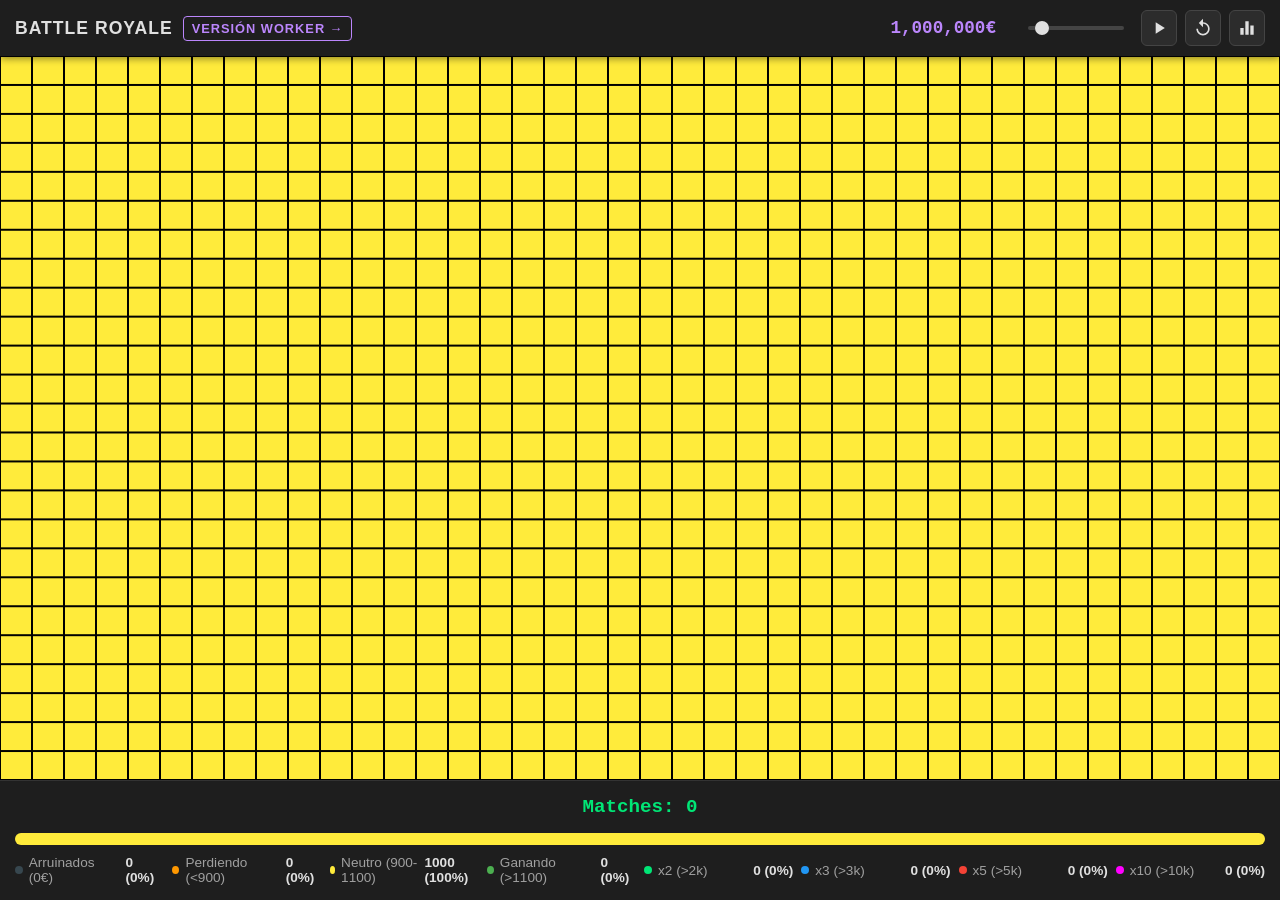
==== index.html @ 1861c560 "Merge branch 'main' into update-monoslocal-logic-visuals-8069115737057743885" ====
<!doctype html>
<html lang="es">
<head>
    <meta charset="UTF-8" />
    <meta name="viewport" content="width=device-width, initial-scale=1.0" />
    <title>Battle Royale: Cara o Cruz</title>
    <style>
        :root {
            --bg-color: #121212;
            --surface-color: #1e1e1e;
            --text-primary: #e0e0e0;
            --text-secondary: #a0a0a0;
            --accent-color: #bb86fc;
            --success-color: #00e676; /* Neon Green */
            --warning-color: #ffea00;
            --danger-color: #ff1744;
            --ruined-color: #37474f; /* Dark Grey */
        }

        body {
            font-family: 'Segoe UI', Tahoma, Geneva, Verdana, sans-serif;
            margin: 0;
            padding: 0;
            background-color: var(--bg-color);
            color: var(--text-primary);
            display: flex;
            flex-direction: column;
            height: 100vh;
            overflow: hidden;
        }

        /* HEADER */
        header {
            background-color: var(--surface-color);
            padding: 10px 15px;
            display: flex;
            align-items: center;
            justify-content: space-between;
            box-shadow: 0 2px 8px rgba(0,0,0,0.5);
            z-index: 100;
            flex-shrink: 0;
        }

        h1 {
            font-size: 1.1rem;
            font-weight: 700;
            margin: 0;
            text-transform: uppercase;
            letter-spacing: 1px;
            display: flex;
            align-items: center;
            gap: 10px;
        }

        .worker-link {
            font-size: 0.8rem;
            text-decoration: none;
            color: var(--accent-color);
            border: 1px solid var(--accent-color);
            padding: 4px 8px;
            border-radius: 4px;
            transition: all 0.2s;
        }

        .worker-link:hover {
            background: var(--accent-color);
            color: #000;
        }

        .controls {
            display: flex;
            align-items: center;
            gap: 15px;
        }

        /* SLIDER */
        .slider-container {
            display: flex;
            align-items: center;
            width: 100px;
        }

        input[type=range] {
            -webkit-appearance: none;
            width: 100%;
            background: transparent;
        }

        input[type=range]::-webkit-slider-thumb {
            -webkit-appearance: none;
            height: 14px;
            width: 14px;
            border-radius: 50%;
            background: var(--text-primary);
            cursor: pointer;
            margin-top: -5px;
        }

        input[type=range]::-webkit-slider-runnable-track {
            width: 100%;
            height: 4px;
            cursor: pointer;
            background: #444;
            border-radius: 2px;
        }

        /* BUTTONS */
        .btn-group {
            display: flex;
            gap: 8px;
        }

        button {
            background: #2c2c2c;
            border: 1px solid #444;
            color: var(--text-primary);
            border-radius: 6px;
            padding: 6px;
            cursor: pointer;
            display: flex;
            align-items: center;
            justify-content: center;
            transition: all 0.2s;
            width: 36px;
            height: 36px;
        }

        button:hover {
            background: #3d3d3d;
            border-color: #666;
        }

        button:active {
            transform: scale(0.95);
        }

        button svg {
            width: 20px;
            height: 20px;
            fill: currentColor;
        }

        button.active {
             background: var(--accent-color);
             color: #000;
             border-color: var(--accent-color);
        }

        /* MAIN CONTENT */
        main {
            flex: 1;
            position: relative;
            overflow: hidden;
            display: flex;
            flex-direction: column;
        }

        #gameCanvas {
            flex: 1;
            width: 100%;
            display: block;
            background-color: #000;
        }

        /* STATS PANEL (Bottom) */
        #statsPanel {
            background-color: var(--surface-color);
            border-top: 1px solid #333;
            padding: 15px;
            display: flex;
            flex-direction: column;
            gap: 10px;
            /* Scrollable if content overflows on small screens */
            overflow-y: auto;
            max-height: 40vh;
            flex-shrink: 0;
        }

        .stats-header {
            display: flex;
            justify-content: center;
            margin-bottom: 5px;
        }

        .match-counter {
            font-size: 1.2rem;
            color: var(--success-color);
            font-family: 'Courier New', monospace;
            font-weight: bold;
        }

        .money-counter {
            font-size: 1.1rem;
            color: var(--accent-color);
            font-family: 'Courier New', monospace;
            font-weight: bold;
            margin-right: 15px;
        }

        /* PROGRESS BAR */
        .progress-container {
            width: 100%;
            height: 12px;
            background-color: #333;
            border-radius: 6px;
            overflow: hidden;
            display: flex;
        }

        .progress-bar {
            height: 100%;
            transition: width 0.3s ease;
        }

        .pb-ruined { background-color: #37474f; }
        .pb-losing { background-color: #ff9800; }
        .pb-neutral { background-color: #ffeb3b; }
        .pb-winning { background-color: #4caf50; }

        /* STATS GRID */
        .stats-grid {
            display: grid;
            grid-template-columns: repeat(auto-fit, minmax(140px, 1fr));
            gap: 8px;
            font-size: 0.85rem;
        }

        .stat-item {
            display: flex;
            align-items: center;
            gap: 6px;
            color: var(--text-secondary);
        }

        .stat-value {
            color: var(--text-primary);
            font-weight: bold;
            margin-left: auto;
        }

        .dot {
            width: 8px;
            height: 8px;
            border-radius: 50%;
        }

        /* TOOLTIP */
        #tooltip {
            position: absolute;
            background: rgba(0, 0, 0, 0.9);
            border: 1px solid #444;
            color: #fff;
            padding: 8px;
            border-radius: 4px;
            font-size: 0.8rem;
            pointer-events: none;
            display: none;
            z-index: 1000;
            box-shadow: 0 4px 6px rgba(0,0,0,0.3);
        }

        /* RESPONSIVE */
        @media (max-width: 600px) {
            h1 { font-size: 0.9rem; }
            .slider-container { width: 70px; }
            button { width: 32px; height: 32px; }
            #statsPanel { padding: 10px; }
            .stats-grid { grid-template-columns: 1fr 1fr; }
        }
    </style>
</head>
<body>

<header>
    <h1>
        BATTLE ROYALE
        <a href="webworker.html" class="worker-link" title="Versión con Web Worker para mejor rendimiento">Versión Worker →</a>
    </h1>
    <div class="controls">
        <span class="money-counter" id="totalMoney">0€</span>
        <div class="slider-container" title="Velocidad de Simulación">
            <input type="range" id="speedSlider" min="100" max="10000" step="100" value="1000">
        </div>
        <div class="btn-group">
            <button id="playPauseBtn" title="Iniciar/Pausar">
                <!-- Play Icon -->
                <svg id="icon-play" viewBox="0 0 24 24"><path d="M8 5v14l11-7z"/></svg>
                <!-- Pause Icon (hidden by default) -->
                <svg id="icon-pause" viewBox="0 0 24 24" style="display:none"><path d="M6 19h4V5H6v14zm8-14v14h4V5h-4z"/></svg>
            </button>
            <button id="resetBtn" title="Reiniciar">
                <!-- Reset Icon -->
                <svg viewBox="0 0 24 24"><path d="M12 5V1L7 6l5 5V7c3.31 0 6 2.69 6 6s-2.69 6-6 6-6-2.69-6-6H4c0 4.42 3.58 8 8 8s8-3.58 8-8-3.58-8-8-8z"/></svg>
            </button>
            <button id="statsBtn" title="Ver Estadísticas">
                <!-- Stats Icon -->
                <svg viewBox="0 0 24 24"><path d="M10 20h4V4h-4v16zm-6 0h4v-8H4v8zM16 9v11h4V9h-4z"/></svg>
            </button>
        </div>
    </div>
</header>

<main>
    <canvas id="gameCanvas"></canvas>
    <div id="tooltip"></div>
</main>

<div id="statsPanel">
    <div class="stats-header">
        <span class="match-counter">Matches: <span id="matchCount">0</span></span>
    </div>

    <div class="progress-container">
        <div id="pb-ruined" class="progress-bar pb-ruined" style="width: 0%"></div>
        <div id="pb-losing" class="progress-bar pb-losing" style="width: 0%"></div>
        <div id="pb-neutral" class="progress-bar pb-neutral" style="width: 100%"></div>
        <div id="pb-winning" class="progress-bar pb-winning" style="width: 0%"></div>
    </div>

    <div class="stats-grid">
        <div class="stat-item"><span class="dot" style="background:#37474f"></span>Arruinados (0€)<span class="stat-value" id="stat-ruined">0 (0%)</span></div>
        <div class="stat-item"><span class="dot" style="background:#ff9800"></span>Perdiendo (<900)<span class="stat-value" id="stat-losing">0 (0%)</span></div>
        <div class="stat-item"><span class="dot" style="background:#ffeb3b"></span>Neutro (900-1100)<span class="stat-value" id="stat-neutral">0 (0%)</span></div>
        <div class="stat-item"><span class="dot" style="background:#4caf50"></span>Ganando (>1100)<span class="stat-value" id="stat-winning">0 (0%)</span></div>
        <div class="stat-item"><span class="dot" style="background:#00e676"></span>x2 (>2k)<span class="stat-value" id="stat-x2">0 (0%)</span></div>
        <div class="stat-item"><span class="dot" style="background:#2196f3"></span>x3 (>3k)<span class="stat-value" id="stat-x3">0 (0%)</span></div>
        <div class="stat-item"><span class="dot" style="background:#f44336"></span>x5 (>5k)<span class="stat-value" id="stat-x5">0 (0%)</span></div>
        <div class="stat-item"><span class="dot" style="background:#ff00ff"></span>x10 (>10k)<span class="stat-value" id="stat-x10">0 (0%)</span></div>
    </div>
</div>

<script>
    // Constants
    const INITIAL_BANK = 1000;
    const BET_AMOUNT = 1;
    const PLAYER_COUNT = 1000;
    const TRACKED_PLAYER_IDS = [500, 334, 23, 765];
    const MAX_TRACKED_ROUNDS = 100000;

    // Configurable via slider
    let simulationSpeed = 1000;

    const BANK_COLORS = {
        BLACK: '#000000', // Ruined
        ORANGE: '#ff9800', // Losing (<900)
        YELLOW: '#ffeb3b', // Neutral (901-1099)
        GREEN_NORMAL: '#4caf50', // Winning (>1100)
        GREEN_HIGHLIGHT: '#00e676', // x2
        BLUE: '#2196f3', // x3
        RED: '#f44336', // x5
        FUCHSIA: '#ff00ff' // x10
    };

    // State
    let players = [];
    let matchCount = 0;
    let isPlaying = false;
    let animationId;
    let lastUITime = 0;
    let trackedHistory = {};

    // DOM Elements
    const canvas = document.getElementById('gameCanvas');
    const ctx = canvas.getContext('2d');
    const playPauseBtn = document.getElementById('playPauseBtn');
    const resetBtn = document.getElementById('resetBtn');
    const statsBtn = document.getElementById('statsBtn');
    const speedSlider = document.getElementById('speedSlider');
    const matchCountEl = document.getElementById('matchCount');
    const totalMoneyEl = document.getElementById('totalMoney');
    const tooltip = document.getElementById('tooltip');

    // Icons
    const iconPlay = document.getElementById('icon-play');
    const iconPause = document.getElementById('icon-pause');

    // Stats Elements
    const statEls = {
        ruined: document.getElementById('stat-ruined'),
        losing: document.getElementById('stat-losing'),
        neutral: document.getElementById('stat-neutral'),
        winning: document.getElementById('stat-winning'),
        x2: document.getElementById('stat-x2'),
        x3: document.getElementById('stat-x3'),
        x5: document.getElementById('stat-x5'),
        x10: document.getElementById('stat-x10')
    };

    // Progress Bars
    const pbEls = {
        ruined: document.getElementById('pb-ruined'),
        losing: document.getElementById('pb-losing'),
        neutral: document.getElementById('pb-neutral'),
        winning: document.getElementById('pb-winning')
    };

    class SecureBatchRNG {
        constructor() {
            this.BUFFER_SIZE = 128 * 1024;
            this.buffer = new Uint8Array(this.BUFFER_SIZE);
            this.bitIndex = 0;

            // Pre-calculate chunks to avoid temporary views in refill()
            this.views = [];
            const CHUNK_SIZE = 65536;
            for (let offset = 0; offset < this.BUFFER_SIZE; offset += CHUNK_SIZE) {
                const end = Math.min(offset + CHUNK_SIZE, this.BUFFER_SIZE);
                this.views.push(this.buffer.subarray(offset, end));
            }
        }

        refill() {
            for (let i = 0; i < this.views.length; i++) {
                window.crypto.getRandomValues(this.views[i]);
            }
            this.bitIndex = 0;
        }

        getBit() {
            if (this.bitIndex >= this.BUFFER_SIZE * 8) {
                this.refill();
            }
            const byteIndex = this.bitIndex >> 3;
            const bitOffset = this.bitIndex & 7;
            const bit = (this.buffer[byteIndex] >> bitOffset) & 1;
            this.bitIndex++;
            return bit;
        }
    }

    const rng = new SecureBatchRNG();

    class Player {
        constructor(id) {
            this.id = id;
            this.bank = INITIAL_BANK;
            this.visualBank = INITIAL_BANK; // Smooth transitions
            this.active = true;
            this.maxBank = INITIAL_BANK;
            this.ruinedAt = null;
        }

        play(coinSide) {
            if (!this.active) return;

            const choice = rng.getBit();

            if (choice === coinSide) {
                this.bank += BET_AMOUNT;
                if (this.bank > this.maxBank) this.maxBank = this.bank;
            } else {
                this.bank -= BET_AMOUNT;
                if (this.bank <= 0) {
                    this.bank = 0;
                    this.active = false;
                    this.ruinedAt = matchCount;
                }
            }
        }
    }

    function initGame() {
        players = [];
        matchCount = 0;
        trackedHistory = {};
        TRACKED_PLAYER_IDS.forEach(id => {
            trackedHistory[id] = [INITIAL_BANK];
        });

        rng.refill();
        for (let i = 0; i < PLAYER_COUNT; i++) {
            players.push(new Player(i));
        }
        updateUI();
        resizeCanvas();
    }

    function toggleGame() {
        isPlaying = !isPlaying;
        if (isPlaying) {
            iconPlay.style.display = 'none';
            iconPause.style.display = 'block';
            playPauseBtn.classList.add('active');
            animationId = requestAnimationFrame(gameLoop);
        } else {
            iconPlay.style.display = 'block';
            iconPause.style.display = 'none';
            playPauseBtn.classList.remove('active');
            cancelAnimationFrame(animationId);
        }
    }

    function resetGame() {
        isPlaying = false;
        cancelAnimationFrame(animationId);
        iconPlay.style.display = 'block';
        iconPause.style.display = 'none';
        playPauseBtn.classList.remove('active');
        initGame();
    }

    function gameLoop(timestamp) {
        if (!isPlaying) return;
        if (!timestamp) timestamp = performance.now();

        rng.refill();

        // Use dynamic speed from slider
        const currentSpeed = simulationSpeed;

        for (let i = 0; i < currentSpeed; i++) {
            matchCount++;
            const coinSide = rng.getBit();
            for (let j = 0; j < PLAYER_COUNT; j++) {
                players[j].play(coinSide);
            }

            if (matchCount <= MAX_TRACKED_ROUNDS) {
                for (const id of TRACKED_PLAYER_IDS) {
                    trackedHistory[id].push(players[id].bank);
                }
            }
        }

        if (timestamp - lastUITime > 66) {
            updateUI();
            lastUITime = timestamp;
        }

        // Interpolation for smooth visualization
        for (let j = 0; j < PLAYER_COUNT; j++) {
            players[j].visualBank += (players[j].bank - players[j].visualBank) * 0.1;
        }

        draw();
        animationId = requestAnimationFrame(gameLoop);
    }

    function updateUI() {
        matchCountEl.textContent = matchCount.toLocaleString();

        let stats = {
            ruined: 0,
            losing: 0, // < 900
            neutral: 0, // 900-1100
            winning: 0, // > 1100
            x2: 0,
            x3: 0,
            x5: 0,
            x10: 0
        };

        let totalMoney = 0;

        for (const p of players) {
            totalMoney += p.bank;
            if (p.bank <= 0) stats.ruined++;
            else if (p.bank <= 900) stats.losing++;
            else if (p.bank <= 1099) stats.neutral++;
            else stats.winning++;

            // Accumulative stats for highlighting
            if (p.bank >= 2000) stats.x2++;
            if (p.bank >= 3000) stats.x3++;
            if (p.bank >= 5000) stats.x5++;
            if (p.bank >= 10000) stats.x10++;
        }

        totalMoneyEl.textContent = totalMoney.toLocaleString() + '€';

        const total = PLAYER_COUNT;

        const getPct = (val) => Math.round((val / total) * 100);

        statEls.ruined.textContent = `${stats.ruined} (${getPct(stats.ruined)}%)`;
        statEls.losing.textContent = `${stats.losing} (${getPct(stats.losing)}%)`;
        statEls.neutral.textContent = `${stats.neutral} (${getPct(stats.neutral)}%)`;
        statEls.winning.textContent = `${stats.winning} (${getPct(stats.winning)}%)`;
        statEls.x2.textContent = `${stats.x2} (${getPct(stats.x2)}%)`;
        statEls.x3.textContent = `${stats.x3} (${getPct(stats.x3)}%)`;
        statEls.x5.textContent = `${stats.x5} (${getPct(stats.x5)}%)`;
        statEls.x10.textContent = `${stats.x10} (${getPct(stats.x10)}%)`;

        // Update Progress Bars
        const pctRuined = (stats.ruined / total) * 100;
        const pctLosing = (stats.losing / total) * 100;
        const pctNeutral = (stats.neutral / total) * 100;
        const pctWinning = (stats.winning / total) * 100;

        pbEls.ruined.style.width = pctRuined + '%';
        pbEls.losing.style.width = pctLosing + '%';
        pbEls.neutral.style.width = pctNeutral + '%';
        pbEls.winning.style.width = pctWinning + '%';
    }

    const COLS = 40;
    const ROWS = 25;

    function getColor(bank) {
        if (bank <= 0) return BANK_COLORS.BLACK;
        if (bank <= 900) return BANK_COLORS.ORANGE;
        if (bank <= 1099) return BANK_COLORS.YELLOW;
        if (bank < 2000) return BANK_COLORS.GREEN_NORMAL;
        if (bank < 3000) return BANK_COLORS.GREEN_HIGHLIGHT; // >= 2000
        if (bank < 5000) return BANK_COLORS.BLUE; // >= 3000
        if (bank < 10000) return BANK_COLORS.RED; // >= 5000
        return BANK_COLORS.FUCHSIA; // >= 10000
    }

    function draw() {
        ctx.clearRect(0, 0, canvas.width, canvas.height);

        const cellWidth = canvas.width / COLS;
        const cellHeight = canvas.height / ROWS;
        const padding = 1;

        for (let i = 0; i < players.length; i++) {
            const p = players[i];
            const col = i % COLS;
            const row = Math.floor(i / COLS);

            const x = col * cellWidth;
            const y = row * cellHeight;

            // Force black immediately if ruined, otherwise use visualBank
            if (p.bank <= 0) {
                ctx.fillStyle = BANK_COLORS.BLACK;
            } else {
                ctx.fillStyle = getColor(p.visualBank);
            }

            ctx.fillRect(x + padding, y + padding, Math.max(0, cellWidth - padding * 2), Math.max(0, cellHeight - padding * 2));
        }
    }

    function resizeCanvas() {
        const parent = canvas.parentElement;
        if (parent.clientWidth > 0 && parent.clientHeight > 0) {
            canvas.width = parent.clientWidth;
            canvas.height = parent.clientHeight;
            draw();
        }
    }

    // Interaction
    function handleInteraction(clientX, clientY) {
        const rect = canvas.getBoundingClientRect();
        const mouseX = clientX - rect.left;
        const mouseY = clientY - rect.top;

        const cellWidth = canvas.width / COLS;
        const cellHeight = canvas.height / ROWS;

        const col = Math.floor(mouseX / cellWidth);
        const row = Math.floor(mouseY / cellHeight);
        const index = row * COLS + col;

        if (index >= 0 && index < players.length) {
            const p = players[index];
            tooltip.style.display = 'block';

            let tooltipX = clientX + 15;
            let tooltipY = clientY + 15;

            if (tooltipX + 150 > window.innerWidth) tooltipX = clientX - 160;
            if (tooltipY + 100 > window.innerHeight) tooltipY = clientY - 110;

            tooltip.style.left = tooltipX + 'px';
            tooltip.style.top = tooltipY + 'px';

            tooltip.textContent = '';
            const title = document.createElement('strong');
            title.style.color = 'var(--accent-color)';
            title.textContent = `Agente #${p.id}`;
            tooltip.appendChild(title);
            tooltip.appendChild(document.createElement('br'));
            tooltip.appendChild(document.createTextNode(`Banca: ${p.bank}€`));
            if (p.bank <= 0) {
                tooltip.appendChild(document.createElement('br'));
                const ruinedSpan = document.createElement('span');
                ruinedSpan.style.color = 'var(--danger-color)';
                ruinedSpan.textContent = `Arruinado (Ronda ${p.ruinedAt})`;
                tooltip.appendChild(ruinedSpan);
            }
        } else {
            tooltip.style.display = 'none';
        }
    }

    canvas.addEventListener('mousemove', (e) => handleInteraction(e.clientX, e.clientY));
    canvas.addEventListener('click', (e) => handleInteraction(e.clientX, e.clientY));
    canvas.addEventListener('touchstart', (e) => {
        if (e.touches.length > 0) handleInteraction(e.touches[0].clientX, e.touches[0].clientY);
    }, {passive: true});
    canvas.addEventListener('mouseleave', () => tooltip.style.display = 'none');

    // Controls
    playPauseBtn.addEventListener('click', toggleGame);
    resetBtn.addEventListener('click', resetGame);

    // Slider
    speedSlider.addEventListener('input', (e) => {
        simulationSpeed = parseInt(e.target.value, 10);
    });

    // Stats Scroll / Navigation
    statsBtn.addEventListener('click', () => {
        if (isPlaying) toggleGame();

        const dataToSave = {
            history: trackedHistory,
            rounds: matchCount,
            ids: TRACKED_PLAYER_IDS
        };
        try {
            localStorage.setItem('seguimientoData', JSON.stringify(dataToSave));
            window.location.href = 'seguimiento.html?from=index.html';
        } catch (e) {
            console.error("Error saving stats:", e);
            alert("Error al guardar datos de seguimiento.");
        }
    });

    window.addEventListener('resize', resizeCanvas);

    // Init
    initGame();
    setTimeout(resizeCanvas, 50);
</script>
</body>
</html>
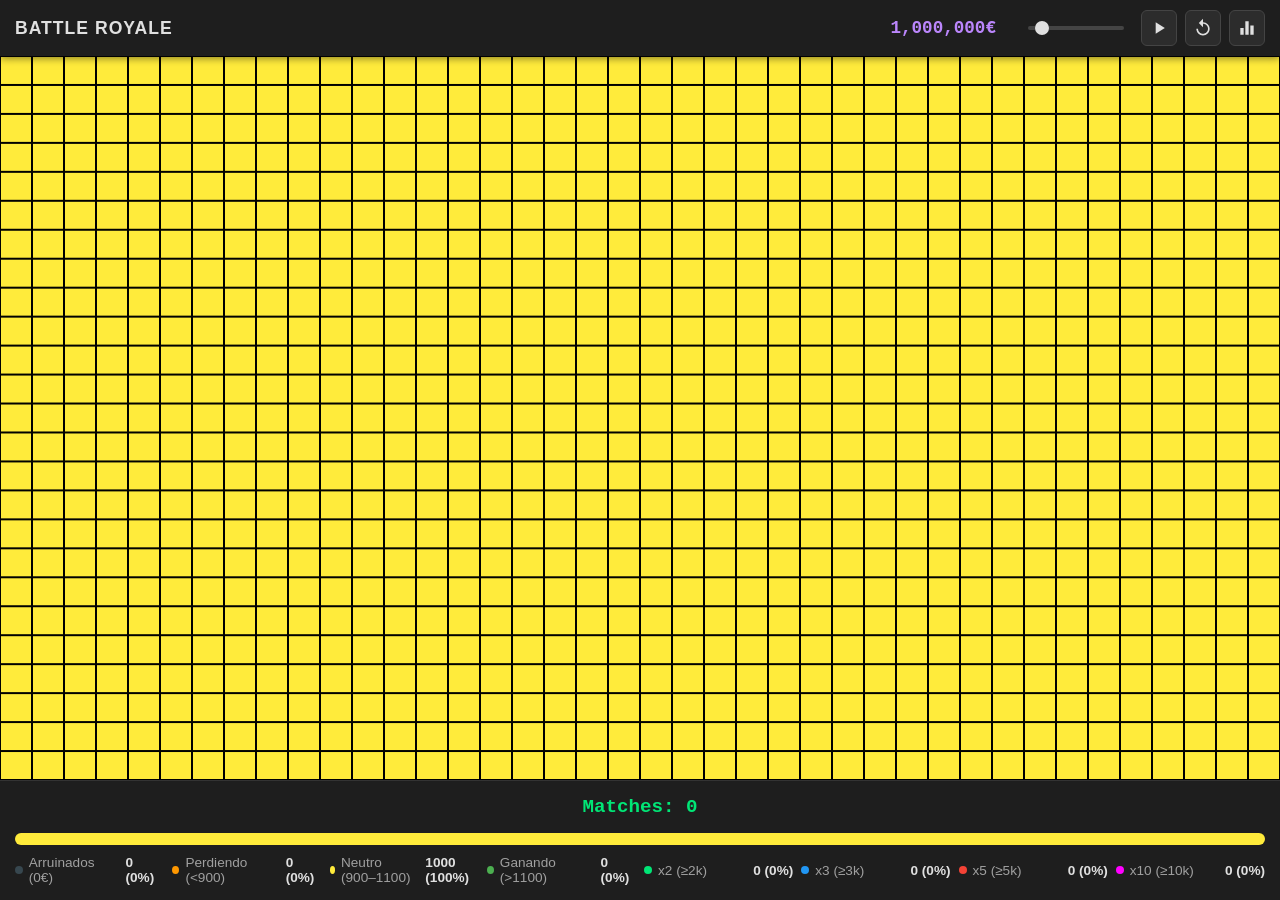
==== commit 23d1419d: "Optimizar la simulación y unificar el código en sim.js - Simulación compartida (sim.js) para el Work" ====
--- a/index.html
+++ b/index.html
@@ -1,731 +1,142 @@
 <!doctype html>
 <html lang="es">
-<head>
+  <head>
     <meta charset="UTF-8" />
     <meta name="viewport" content="width=device-width, initial-scale=1.0" />
+    <meta
+      http-equiv="Content-Security-Policy"
+      content="default-src 'self'; style-src 'self'; script-src 'self'; img-src 'self' data:;"
+    />
     <title>Battle Royale: Cara o Cruz</title>
-    <style>
-        :root {
-            --bg-color: #121212;
-            --surface-color: #1e1e1e;
-            --text-primary: #e0e0e0;
-            --text-secondary: #a0a0a0;
-            --accent-color: #bb86fc;
-            --success-color: #00e676; /* Neon Green */
-            --warning-color: #ffea00;
-            --danger-color: #ff1744;
-            --ruined-color: #37474f; /* Dark Grey */
-        }
-
-        body {
-            font-family: 'Segoe UI', Tahoma, Geneva, Verdana, sans-serif;
-            margin: 0;
-            padding: 0;
-            background-color: var(--bg-color);
-            color: var(--text-primary);
-            display: flex;
-            flex-direction: column;
-            height: 100vh;
-            overflow: hidden;
-        }
-
-        /* HEADER */
-        header {
-            background-color: var(--surface-color);
-            padding: 10px 15px;
-            display: flex;
-            align-items: center;
-            justify-content: space-between;
-            box-shadow: 0 2px 8px rgba(0,0,0,0.5);
-            z-index: 100;
-            flex-shrink: 0;
-        }
-
-        h1 {
-            font-size: 1.1rem;
-            font-weight: 700;
-            margin: 0;
-            text-transform: uppercase;
-            letter-spacing: 1px;
-            display: flex;
-            align-items: center;
-            gap: 10px;
-        }
-
-        .worker-link {
-            font-size: 0.8rem;
-            text-decoration: none;
-            color: var(--accent-color);
-            border: 1px solid var(--accent-color);
-            padding: 4px 8px;
-            border-radius: 4px;
-            transition: all 0.2s;
-        }
-
-        .worker-link:hover {
-            background: var(--accent-color);
-            color: #000;
-        }
-
-        .controls {
-            display: flex;
-            align-items: center;
-            gap: 15px;
-        }
-
-        /* SLIDER */
-        .slider-container {
-            display: flex;
-            align-items: center;
-            width: 100px;
-        }
-
-        input[type=range] {
-            -webkit-appearance: none;
-            width: 100%;
-            background: transparent;
-        }
-
-        input[type=range]::-webkit-slider-thumb {
-            -webkit-appearance: none;
-            height: 14px;
-            width: 14px;
-            border-radius: 50%;
-            background: var(--text-primary);
-            cursor: pointer;
-            margin-top: -5px;
-        }
-
-        input[type=range]::-webkit-slider-runnable-track {
-            width: 100%;
-            height: 4px;
-            cursor: pointer;
-            background: #444;
-            border-radius: 2px;
-        }
-
-        /* BUTTONS */
-        .btn-group {
-            display: flex;
-            gap: 8px;
-        }
-
-        button {
-            background: #2c2c2c;
-            border: 1px solid #444;
-            color: var(--text-primary);
-            border-radius: 6px;
-            padding: 6px;
-            cursor: pointer;
-            display: flex;
-            align-items: center;
-            justify-content: center;
-            transition: all 0.2s;
-            width: 36px;
-            height: 36px;
-        }
-
-        button:hover {
-            background: #3d3d3d;
-            border-color: #666;
-        }
-
-        button:active {
-            transform: scale(0.95);
-        }
-
-        button svg {
-            width: 20px;
-            height: 20px;
-            fill: currentColor;
-        }
-
-        button.active {
-             background: var(--accent-color);
-             color: #000;
-             border-color: var(--accent-color);
-        }
-
-        /* MAIN CONTENT */
-        main {
-            flex: 1;
-            position: relative;
-            overflow: hidden;
-            display: flex;
-            flex-direction: column;
-        }
-
-        #gameCanvas {
-            flex: 1;
-            width: 100%;
-            display: block;
-            background-color: #000;
-        }
-
-        /* STATS PANEL (Bottom) */
-        #statsPanel {
-            background-color: var(--surface-color);
-            border-top: 1px solid #333;
-            padding: 15px;
-            display: flex;
-            flex-direction: column;
-            gap: 10px;
-            /* Scrollable if content overflows on small screens */
-            overflow-y: auto;
-            max-height: 40vh;
-            flex-shrink: 0;
-        }
-
-        .stats-header {
-            display: flex;
-            justify-content: center;
-            margin-bottom: 5px;
-        }
-
-        .match-counter {
-            font-size: 1.2rem;
-            color: var(--success-color);
-            font-family: 'Courier New', monospace;
-            font-weight: bold;
-        }
-
-        .money-counter {
-            font-size: 1.1rem;
-            color: var(--accent-color);
-            font-family: 'Courier New', monospace;
-            font-weight: bold;
-            margin-right: 15px;
-        }
-
-        /* PROGRESS BAR */
-        .progress-container {
-            width: 100%;
-            height: 12px;
-            background-color: #333;
-            border-radius: 6px;
-            overflow: hidden;
-            display: flex;
-        }
-
-        .progress-bar {
-            height: 100%;
-            transition: width 0.3s ease;
-        }
-
-        .pb-ruined { background-color: #37474f; }
-        .pb-losing { background-color: #ff9800; }
-        .pb-neutral { background-color: #ffeb3b; }
-        .pb-winning { background-color: #4caf50; }
-
-        /* STATS GRID */
-        .stats-grid {
-            display: grid;
-            grid-template-columns: repeat(auto-fit, minmax(140px, 1fr));
-            gap: 8px;
-            font-size: 0.85rem;
-        }
-
-        .stat-item {
-            display: flex;
-            align-items: center;
-            gap: 6px;
-            color: var(--text-secondary);
-        }
-
-        .stat-value {
-            color: var(--text-primary);
-            font-weight: bold;
-            margin-left: auto;
-        }
-
-        .dot {
-            width: 8px;
-            height: 8px;
-            border-radius: 50%;
-        }
-
-        /* TOOLTIP */
-        #tooltip {
-            position: absolute;
-            background: rgba(0, 0, 0, 0.9);
-            border: 1px solid #444;
-            color: #fff;
-            padding: 8px;
-            border-radius: 4px;
-            font-size: 0.8rem;
-            pointer-events: none;
-            display: none;
-            z-index: 1000;
-            box-shadow: 0 4px 6px rgba(0,0,0,0.3);
-        }
-
-        /* RESPONSIVE */
-        @media (max-width: 600px) {
-            h1 { font-size: 0.9rem; }
-            .slider-container { width: 70px; }
-            button { width: 32px; height: 32px; }
-            #statsPanel { padding: 10px; }
-            .stats-grid { grid-template-columns: 1fr 1fr; }
-        }
-    </style>
-</head>
-<body>
-
-<header>
-    <h1>
+    <link rel="stylesheet" href="styles.css" />
+    <script src="logger.js"></script>
+  </head>
+  <body>
+    <header>
+      <h1>
         BATTLE ROYALE
-        <a href="webworker.html" class="worker-link" title="Versión con Web Worker para mejor rendimiento">Versión Worker →</a>
-    </h1>
-    <div class="controls">
+      </h1>
+      <div class="controls">
         <span class="money-counter" id="totalMoney">0€</span>
         <div class="slider-container" title="Velocidad de Simulación">
-            <input type="range" id="speedSlider" min="100" max="10000" step="100" value="1000">
+          <input
+            type="range"
+            id="speedSlider"
+            min="100"
+            max="10000"
+            step="100"
+            value="1000"
+          />
         </div>
         <div class="btn-group">
-            <button id="playPauseBtn" title="Iniciar/Pausar">
-                <!-- Play Icon -->
-                <svg id="icon-play" viewBox="0 0 24 24"><path d="M8 5v14l11-7z"/></svg>
-                <!-- Pause Icon (hidden by default) -->
-                <svg id="icon-pause" viewBox="0 0 24 24" style="display:none"><path d="M6 19h4V5H6v14zm8-14v14h4V5h-4z"/></svg>
-            </button>
-            <button id="resetBtn" title="Reiniciar">
-                <!-- Reset Icon -->
-                <svg viewBox="0 0 24 24"><path d="M12 5V1L7 6l5 5V7c3.31 0 6 2.69 6 6s-2.69 6-6 6-6-2.69-6-6H4c0 4.42 3.58 8 8 8s8-3.58 8-8-3.58-8-8-8z"/></svg>
-            </button>
-            <button id="statsBtn" title="Ver Estadísticas">
-                <!-- Stats Icon -->
-                <svg viewBox="0 0 24 24"><path d="M10 20h4V4h-4v16zm-6 0h4v-8H4v8zM16 9v11h4V9h-4z"/></svg>
-            </button>
+          <button id="playPauseBtn" title="Iniciar/Pausar">
+            <!-- Play Icon -->
+            <svg id="icon-play" viewBox="0 0 24 24">
+              <path d="M8 5v14l11-7z" />
+            </svg>
+            <!-- Pause Icon (hidden by default) -->
+            <svg id="icon-pause" viewBox="0 0 24 24" class="hidden">
+              <path d="M6 19h4V5H6v14zm8-14v14h4V5h-4z" />
+            </svg>
+          </button>
+          <button id="resetBtn" title="Reiniciar">
+            <!-- Reset Icon -->
+            <svg viewBox="0 0 24 24">
+              <path
+                d="M12 5V1L7 6l5 5V7c3.31 0 6 2.69 6 6s-2.69 6-6 6-6-2.69-6-6H4c0 4.42 3.58 8 8 8s8-3.58 8-8-3.58-8-8-8z"
+              />
+            </svg>
+          </button>
+          <button id="statsBtn" title="Ver Estadísticas">
+            <!-- Stats Icon -->
+            <svg viewBox="0 0 24 24">
+              <path d="M10 20h4V4h-4v16zm-6 0h4v-8H4v8zM16 9v11h4V9h-4z" />
+            </svg>
+          </button>
         </div>
-    </div>
-</header>
+      </div>
+    </header>
 
-<main>
-    <canvas id="gameCanvas"></canvas>
-    <div id="tooltip"></div>
-</main>
+    <main>
+      <canvas id="gameCanvas"></canvas>
+      <div id="tooltip"></div>
+    </main>
 
-<div id="statsPanel">
-    <div class="stats-header">
-        <span class="match-counter">Matches: <span id="matchCount">0</span></span>
+    <div id="statsPanel">
+      <div class="stats-header">
+        <span class="match-counter"
+          >Matches: <span id="matchCount">0</span></span
+        >
+      </div>
+
+      <div class="progress-container">
+        <div id="pb-ruined" class="progress-bar pb-ruined"></div>
+        <div id="pb-losing" class="progress-bar pb-losing"></div>
+        <div id="pb-neutral" class="progress-bar pb-neutral"></div>
+        <div id="pb-winning" class="progress-bar pb-winning"></div>
+      </div>
+
+      <div class="stats-grid">
+        <div class="stat-item">
+          <span class="dot dot-ruined"></span>Arruinados (0€)<span
+            class="stat-value"
+            id="stat-ruined"
+            >0 (0%)</span
+          >
+        </div>
+        <div class="stat-item">
+          <span class="dot dot-losing"></span>Perdiendo (&lt;900)<span
+            class="stat-value"
+            id="stat-losing"
+            >0 (0%)</span
+          >
+        </div>
+        <div class="stat-item">
+          <span class="dot dot-neutral"></span>Neutro (900–1100)<span
+            class="stat-value"
+            id="stat-neutral"
+            >0 (0%)</span
+          >
+        </div>
+        <div class="stat-item">
+          <span class="dot dot-winning"></span>Ganando (&gt;1100)<span
+            class="stat-value"
+            id="stat-winning"
+            >0 (0%)</span
+          >
+        </div>
+        <div class="stat-item">
+          <span class="dot dot-x2"></span>x2 (≥2k)<span
+            class="stat-value"
+            id="stat-x2"
+            >0 (0%)</span
+          >
+        </div>
+        <div class="stat-item">
+          <span class="dot dot-x3"></span>x3 (≥3k)<span
+            class="stat-value"
+            id="stat-x3"
+            >0 (0%)</span
+          >
+        </div>
+        <div class="stat-item">
+          <span class="dot dot-x5"></span>x5 (≥5k)<span
+            class="stat-value"
+            id="stat-x5"
+            >0 (0%)</span
+          >
+        </div>
+        <div class="stat-item">
+          <span class="dot dot-x10"></span>x10 (≥10k)<span
+            class="stat-value"
+            id="stat-x10"
+            >0 (0%)</span
+          >
+        </div>
+      </div>
     </div>
 
-    <div class="progress-container">
-        <div id="pb-ruined" class="progress-bar pb-ruined" style="width: 0%"></div>
-        <div id="pb-losing" class="progress-bar pb-losing" style="width: 0%"></div>
-        <div id="pb-neutral" class="progress-bar pb-neutral" style="width: 100%"></div>
-        <div id="pb-winning" class="progress-bar pb-winning" style="width: 0%"></div>
-    </div>
-
-    <div class="stats-grid">
-        <div class="stat-item"><span class="dot" style="background:#37474f"></span>Arruinados (0€)<span class="stat-value" id="stat-ruined">0 (0%)</span></div>
-        <div class="stat-item"><span class="dot" style="background:#ff9800"></span>Perdiendo (<900)<span class="stat-value" id="stat-losing">0 (0%)</span></div>
-        <div class="stat-item"><span class="dot" style="background:#ffeb3b"></span>Neutro (900-1100)<span class="stat-value" id="stat-neutral">0 (0%)</span></div>
-        <div class="stat-item"><span class="dot" style="background:#4caf50"></span>Ganando (>1100)<span class="stat-value" id="stat-winning">0 (0%)</span></div>
-        <div class="stat-item"><span class="dot" style="background:#00e676"></span>x2 (>2k)<span class="stat-value" id="stat-x2">0 (0%)</span></div>
-        <div class="stat-item"><span class="dot" style="background:#2196f3"></span>x3 (>3k)<span class="stat-value" id="stat-x3">0 (0%)</span></div>
-        <div class="stat-item"><span class="dot" style="background:#f44336"></span>x5 (>5k)<span class="stat-value" id="stat-x5">0 (0%)</span></div>
-        <div class="stat-item"><span class="dot" style="background:#ff00ff"></span>x10 (>10k)<span class="stat-value" id="stat-x10">0 (0%)</span></div>
-    </div>
-</div>
-
-<script>
-    // Constants
-    const INITIAL_BANK = 1000;
-    const BET_AMOUNT = 1;
-    const PLAYER_COUNT = 1000;
-    const TRACKED_PLAYER_IDS = [500, 334, 23, 765];
-    const MAX_TRACKED_ROUNDS = 100000;
-
-    // Configurable via slider
-    let simulationSpeed = 1000;
-
-    const BANK_COLORS = {
-        BLACK: '#000000', // Ruined
-        ORANGE: '#ff9800', // Losing (<900)
-        YELLOW: '#ffeb3b', // Neutral (901-1099)
-        GREEN_NORMAL: '#4caf50', // Winning (>1100)
-        GREEN_HIGHLIGHT: '#00e676', // x2
-        BLUE: '#2196f3', // x3
-        RED: '#f44336', // x5
-        FUCHSIA: '#ff00ff' // x10
-    };
-
-    // State
-    let players = [];
-    let matchCount = 0;
-    let isPlaying = false;
-    let animationId;
-    let lastUITime = 0;
-    let trackedHistory = {};
-
-    // DOM Elements
-    const canvas = document.getElementById('gameCanvas');
-    const ctx = canvas.getContext('2d');
-    const playPauseBtn = document.getElementById('playPauseBtn');
-    const resetBtn = document.getElementById('resetBtn');
-    const statsBtn = document.getElementById('statsBtn');
-    const speedSlider = document.getElementById('speedSlider');
-    const matchCountEl = document.getElementById('matchCount');
-    const totalMoneyEl = document.getElementById('totalMoney');
-    const tooltip = document.getElementById('tooltip');
-
-    // Icons
-    const iconPlay = document.getElementById('icon-play');
-    const iconPause = document.getElementById('icon-pause');
-
-    // Stats Elements
-    const statEls = {
-        ruined: document.getElementById('stat-ruined'),
-        losing: document.getElementById('stat-losing'),
-        neutral: document.getElementById('stat-neutral'),
-        winning: document.getElementById('stat-winning'),
-        x2: document.getElementById('stat-x2'),
-        x3: document.getElementById('stat-x3'),
-        x5: document.getElementById('stat-x5'),
-        x10: document.getElementById('stat-x10')
-    };
-
-    // Progress Bars
-    const pbEls = {
-        ruined: document.getElementById('pb-ruined'),
-        losing: document.getElementById('pb-losing'),
-        neutral: document.getElementById('pb-neutral'),
-        winning: document.getElementById('pb-winning')
-    };
-
-    class SecureBatchRNG {
-        constructor() {
-            this.BUFFER_SIZE = 128 * 1024;
-            this.buffer = new Uint8Array(this.BUFFER_SIZE);
-            this.bitIndex = 0;
-
-            // Pre-calculate chunks to avoid temporary views in refill()
-            this.views = [];
-            const CHUNK_SIZE = 65536;
-            for (let offset = 0; offset < this.BUFFER_SIZE; offset += CHUNK_SIZE) {
-                const end = Math.min(offset + CHUNK_SIZE, this.BUFFER_SIZE);
-                this.views.push(this.buffer.subarray(offset, end));
-            }
-        }
-
-        refill() {
-            for (let i = 0; i < this.views.length; i++) {
-                window.crypto.getRandomValues(this.views[i]);
-            }
-            this.bitIndex = 0;
-        }
-
-        getBit() {
-            if (this.bitIndex >= this.BUFFER_SIZE * 8) {
-                this.refill();
-            }
-            const byteIndex = this.bitIndex >> 3;
-            const bitOffset = this.bitIndex & 7;
-            const bit = (this.buffer[byteIndex] >> bitOffset) & 1;
-            this.bitIndex++;
-            return bit;
-        }
-    }
-
-    const rng = new SecureBatchRNG();
-
-    class Player {
-        constructor(id) {
-            this.id = id;
-            this.bank = INITIAL_BANK;
-            this.visualBank = INITIAL_BANK; // Smooth transitions
-            this.active = true;
-            this.maxBank = INITIAL_BANK;
-            this.ruinedAt = null;
-        }
-
-        play(coinSide) {
-            if (!this.active) return;
-
-            const choice = rng.getBit();
-
-            if (choice === coinSide) {
-                this.bank += BET_AMOUNT;
-                if (this.bank > this.maxBank) this.maxBank = this.bank;
-            } else {
-                this.bank -= BET_AMOUNT;
-                if (this.bank <= 0) {
-                    this.bank = 0;
-                    this.active = false;
-                    this.ruinedAt = matchCount;
-                }
-            }
-        }
-    }
-
-    function initGame() {
-        players = [];
-        matchCount = 0;
-        trackedHistory = {};
-        TRACKED_PLAYER_IDS.forEach(id => {
-            trackedHistory[id] = [INITIAL_BANK];
-        });
-
-        rng.refill();
-        for (let i = 0; i < PLAYER_COUNT; i++) {
-            players.push(new Player(i));
-        }
-        updateUI();
-        resizeCanvas();
-    }
-
-    function toggleGame() {
-        isPlaying = !isPlaying;
-        if (isPlaying) {
-            iconPlay.style.display = 'none';
-            iconPause.style.display = 'block';
-            playPauseBtn.classList.add('active');
-            animationId = requestAnimationFrame(gameLoop);
-        } else {
-            iconPlay.style.display = 'block';
-            iconPause.style.display = 'none';
-            playPauseBtn.classList.remove('active');
-            cancelAnimationFrame(animationId);
-        }
-    }
-
-    function resetGame() {
-        isPlaying = false;
-        cancelAnimationFrame(animationId);
-        iconPlay.style.display = 'block';
-        iconPause.style.display = 'none';
-        playPauseBtn.classList.remove('active');
-        initGame();
-    }
-
-    function gameLoop(timestamp) {
-        if (!isPlaying) return;
-        if (!timestamp) timestamp = performance.now();
-
-        rng.refill();
-
-        // Use dynamic speed from slider
-        const currentSpeed = simulationSpeed;
-
-        for (let i = 0; i < currentSpeed; i++) {
-            matchCount++;
-            const coinSide = rng.getBit();
-            for (let j = 0; j < PLAYER_COUNT; j++) {
-                players[j].play(coinSide);
-            }
-
-            if (matchCount <= MAX_TRACKED_ROUNDS) {
-                for (const id of TRACKED_PLAYER_IDS) {
-                    trackedHistory[id].push(players[id].bank);
-                }
-            }
-        }
-
-        if (timestamp - lastUITime > 66) {
-            updateUI();
-            lastUITime = timestamp;
-        }
-
-        // Interpolation for smooth visualization
-        for (let j = 0; j < PLAYER_COUNT; j++) {
-            players[j].visualBank += (players[j].bank - players[j].visualBank) * 0.1;
-        }
-
-        draw();
-        animationId = requestAnimationFrame(gameLoop);
-    }
-
-    function updateUI() {
-        matchCountEl.textContent = matchCount.toLocaleString();
-
-        let stats = {
-            ruined: 0,
-            losing: 0, // < 900
-            neutral: 0, // 900-1100
-            winning: 0, // > 1100
-            x2: 0,
-            x3: 0,
-            x5: 0,
-            x10: 0
-        };
-
-        let totalMoney = 0;
-
-        for (const p of players) {
-            totalMoney += p.bank;
-            if (p.bank <= 0) stats.ruined++;
-            else if (p.bank <= 900) stats.losing++;
-            else if (p.bank <= 1099) stats.neutral++;
-            else stats.winning++;
-
-            // Accumulative stats for highlighting
-            if (p.bank >= 2000) stats.x2++;
-            if (p.bank >= 3000) stats.x3++;
-            if (p.bank >= 5000) stats.x5++;
-            if (p.bank >= 10000) stats.x10++;
-        }
-
-        totalMoneyEl.textContent = totalMoney.toLocaleString() + '€';
-
-        const total = PLAYER_COUNT;
-
-        const getPct = (val) => Math.round((val / total) * 100);
-
-        statEls.ruined.textContent = `${stats.ruined} (${getPct(stats.ruined)}%)`;
-        statEls.losing.textContent = `${stats.losing} (${getPct(stats.losing)}%)`;
-        statEls.neutral.textContent = `${stats.neutral} (${getPct(stats.neutral)}%)`;
-        statEls.winning.textContent = `${stats.winning} (${getPct(stats.winning)}%)`;
-        statEls.x2.textContent = `${stats.x2} (${getPct(stats.x2)}%)`;
-        statEls.x3.textContent = `${stats.x3} (${getPct(stats.x3)}%)`;
-        statEls.x5.textContent = `${stats.x5} (${getPct(stats.x5)}%)`;
-        statEls.x10.textContent = `${stats.x10} (${getPct(stats.x10)}%)`;
-
-        // Update Progress Bars
-        const pctRuined = (stats.ruined / total) * 100;
-        const pctLosing = (stats.losing / total) * 100;
-        const pctNeutral = (stats.neutral / total) * 100;
-        const pctWinning = (stats.winning / total) * 100;
-
-        pbEls.ruined.style.width = pctRuined + '%';
-        pbEls.losing.style.width = pctLosing + '%';
-        pbEls.neutral.style.width = pctNeutral + '%';
-        pbEls.winning.style.width = pctWinning + '%';
-    }
-
-    const COLS = 40;
-    const ROWS = 25;
-
-    function getColor(bank) {
-        if (bank <= 0) return BANK_COLORS.BLACK;
-        if (bank <= 900) return BANK_COLORS.ORANGE;
-        if (bank <= 1099) return BANK_COLORS.YELLOW;
-        if (bank < 2000) return BANK_COLORS.GREEN_NORMAL;
-        if (bank < 3000) return BANK_COLORS.GREEN_HIGHLIGHT; // >= 2000
-        if (bank < 5000) return BANK_COLORS.BLUE; // >= 3000
-        if (bank < 10000) return BANK_COLORS.RED; // >= 5000
-        return BANK_COLORS.FUCHSIA; // >= 10000
-    }
-
-    function draw() {
-        ctx.clearRect(0, 0, canvas.width, canvas.height);
-
-        const cellWidth = canvas.width / COLS;
-        const cellHeight = canvas.height / ROWS;
-        const padding = 1;
-
-        for (let i = 0; i < players.length; i++) {
-            const p = players[i];
-            const col = i % COLS;
-            const row = Math.floor(i / COLS);
-
-            const x = col * cellWidth;
-            const y = row * cellHeight;
-
-            // Force black immediately if ruined, otherwise use visualBank
-            if (p.bank <= 0) {
-                ctx.fillStyle = BANK_COLORS.BLACK;
-            } else {
-                ctx.fillStyle = getColor(p.visualBank);
-            }
-
-            ctx.fillRect(x + padding, y + padding, Math.max(0, cellWidth - padding * 2), Math.max(0, cellHeight - padding * 2));
-        }
-    }
-
-    function resizeCanvas() {
-        const parent = canvas.parentElement;
-        if (parent.clientWidth > 0 && parent.clientHeight > 0) {
-            canvas.width = parent.clientWidth;
-            canvas.height = parent.clientHeight;
-            draw();
-        }
-    }
-
-    // Interaction
-    function handleInteraction(clientX, clientY) {
-        const rect = canvas.getBoundingClientRect();
-        const mouseX = clientX - rect.left;
-        const mouseY = clientY - rect.top;
-
-        const cellWidth = canvas.width / COLS;
-        const cellHeight = canvas.height / ROWS;
-
-        const col = Math.floor(mouseX / cellWidth);
-        const row = Math.floor(mouseY / cellHeight);
-        const index = row * COLS + col;
-
-        if (index >= 0 && index < players.length) {
-            const p = players[index];
-            tooltip.style.display = 'block';
-
-            let tooltipX = clientX + 15;
-            let tooltipY = clientY + 15;
-
-            if (tooltipX + 150 > window.innerWidth) tooltipX = clientX - 160;
-            if (tooltipY + 100 > window.innerHeight) tooltipY = clientY - 110;
-
-            tooltip.style.left = tooltipX + 'px';
-            tooltip.style.top = tooltipY + 'px';
-
-            tooltip.textContent = '';
-            const title = document.createElement('strong');
-            title.style.color = 'var(--accent-color)';
-            title.textContent = `Agente #${p.id}`;
-            tooltip.appendChild(title);
-            tooltip.appendChild(document.createElement('br'));
-            tooltip.appendChild(document.createTextNode(`Banca: ${p.bank}€`));
-            if (p.bank <= 0) {
-                tooltip.appendChild(document.createElement('br'));
-                const ruinedSpan = document.createElement('span');
-                ruinedSpan.style.color = 'var(--danger-color)';
-                ruinedSpan.textContent = `Arruinado (Ronda ${p.ruinedAt})`;
-                tooltip.appendChild(ruinedSpan);
-            }
-        } else {
-            tooltip.style.display = 'none';
-        }
-    }
-
-    canvas.addEventListener('mousemove', (e) => handleInteraction(e.clientX, e.clientY));
-    canvas.addEventListener('click', (e) => handleInteraction(e.clientX, e.clientY));
-    canvas.addEventListener('touchstart', (e) => {
-        if (e.touches.length > 0) handleInteraction(e.touches[0].clientX, e.touches[0].clientY);
-    }, {passive: true});
-    canvas.addEventListener('mouseleave', () => tooltip.style.display = 'none');
-
-    // Controls
-    playPauseBtn.addEventListener('click', toggleGame);
-    resetBtn.addEventListener('click', resetGame);
-
-    // Slider
-    speedSlider.addEventListener('input', (e) => {
-        simulationSpeed = parseInt(e.target.value, 10);
-    });
-
-    // Stats Scroll / Navigation
-    statsBtn.addEventListener('click', () => {
-        if (isPlaying) toggleGame();
-
-        const dataToSave = {
-            history: trackedHistory,
-            rounds: matchCount,
-            ids: TRACKED_PLAYER_IDS
-        };
-        try {
-            localStorage.setItem('seguimientoData', JSON.stringify(dataToSave));
-            window.location.href = 'seguimiento.html?from=index.html';
-        } catch (e) {
-            console.error("Error saving stats:", e);
-            alert("Error al guardar datos de seguimiento.");
-        }
-    });
-
-    window.addEventListener('resize', resizeCanvas);
-
-    // Init
-    initGame();
-    setTimeout(resizeCanvas, 50);
-</script>
-</body>
+    <script src="sim.js"></script>
+    <script src="ui.js"></script>
+  </body>
 </html>
--- a/styles.css
+++ b/styles.css
@@ -0,0 +1,307 @@
+:root {
+  --bg-color: #121212;
+  --surface-color: #1e1e1e;
+  --text-primary: #e0e0e0;
+  --text-secondary: #a0a0a0;
+  --accent-color: #bb86fc;
+  --success-color: #00e676; /* Neon Green */
+  --warning-color: #ffea00;
+  --danger-color: #ff1744;
+  --ruined-color: #37474f; /* Dark Grey */
+}
+
+body {
+  font-family: "Segoe UI", Tahoma, Geneva, Verdana, sans-serif;
+  margin: 0;
+  padding: 0;
+  background-color: var(--bg-color);
+  color: var(--text-primary);
+  display: flex;
+  flex-direction: column;
+  height: 100vh;
+  overflow: hidden;
+}
+
+/* HEADER */
+header {
+  background-color: var(--surface-color);
+  padding: 10px 15px;
+  display: flex;
+  align-items: center;
+  justify-content: space-between;
+  box-shadow: 0 2px 8px rgba(0, 0, 0, 0.5);
+  z-index: 100;
+  flex-shrink: 0;
+}
+
+h1 {
+  font-size: 1.1rem;
+  font-weight: 700;
+  margin: 0;
+  text-transform: uppercase;
+  letter-spacing: 1px;
+  display: flex;
+  align-items: center;
+  gap: 10px;
+}
+
+.controls {
+  display: flex;
+  align-items: center;
+  gap: 15px;
+}
+
+/* SLIDER */
+.slider-container {
+  display: flex;
+  align-items: center;
+  width: 100px;
+}
+
+input[type="range"] {
+  -webkit-appearance: none;
+  width: 100%;
+  background: transparent;
+}
+
+input[type="range"]::-webkit-slider-thumb {
+  -webkit-appearance: none;
+  height: 14px;
+  width: 14px;
+  border-radius: 50%;
+  background: var(--text-primary);
+  cursor: pointer;
+  margin-top: -5px;
+}
+
+input[type="range"]::-webkit-slider-runnable-track {
+  width: 100%;
+  height: 4px;
+  cursor: pointer;
+  background: #444;
+  border-radius: 2px;
+}
+
+/* BUTTONS */
+.btn-group {
+  display: flex;
+  gap: 8px;
+}
+
+button {
+  background: #2c2c2c;
+  border: 1px solid #444;
+  color: var(--text-primary);
+  border-radius: 6px;
+  padding: 6px;
+  cursor: pointer;
+  display: flex;
+  align-items: center;
+  justify-content: center;
+  transition: all 0.2s;
+  width: 36px;
+  height: 36px;
+}
+
+button:hover {
+  background: #3d3d3d;
+  border-color: #666;
+}
+
+button:active {
+  transform: scale(0.95);
+}
+
+button svg {
+  width: 20px;
+  height: 20px;
+  fill: currentColor;
+}
+
+button.active {
+  background: var(--accent-color);
+  color: #000;
+  border-color: var(--accent-color);
+}
+
+/* MAIN CONTENT */
+main {
+  flex: 1;
+  position: relative;
+  overflow: hidden;
+  display: flex;
+  flex-direction: column;
+}
+
+#gameCanvas {
+  flex: 1;
+  width: 100%;
+  display: block;
+  background-color: #000;
+}
+
+/* STATS PANEL (Bottom) */
+#statsPanel {
+  background-color: var(--surface-color);
+  border-top: 1px solid #333;
+  padding: 15px;
+  display: flex;
+  flex-direction: column;
+  gap: 10px;
+  /* Scrollable if content overflows on small screens */
+  overflow-y: auto;
+  max-height: 40vh;
+  flex-shrink: 0;
+}
+
+.stats-header {
+  display: flex;
+  justify-content: center;
+  margin-bottom: 5px;
+}
+
+.match-counter {
+  font-size: 1.2rem;
+  color: var(--success-color);
+  font-family: "Courier New", monospace;
+  font-weight: bold;
+}
+
+.money-counter {
+  font-size: 1.1rem;
+  color: var(--accent-color);
+  font-family: "Courier New", monospace;
+  font-weight: bold;
+  margin-right: 15px;
+}
+
+/* PROGRESS BAR */
+.progress-container {
+  width: 100%;
+  height: 12px;
+  background-color: #333;
+  border-radius: 6px;
+  overflow: hidden;
+  display: flex;
+}
+
+.progress-bar {
+  height: 100%;
+  transition: width 0.3s ease;
+}
+
+.pb-ruined {
+  background-color: #37474f;
+}
+.pb-losing {
+  background-color: #ff9800;
+}
+.pb-neutral {
+  background-color: #ffeb3b;
+}
+.pb-winning {
+  background-color: #4caf50;
+}
+
+/* Initial widths to replace inline styles */
+#pb-ruined,
+#pb-losing,
+#pb-winning {
+  width: 0%;
+}
+#pb-neutral {
+  width: 100%;
+}
+
+/* STATS GRID */
+.stats-grid {
+  display: grid;
+  grid-template-columns: repeat(auto-fit, minmax(140px, 1fr));
+  gap: 8px;
+  font-size: 0.85rem;
+}
+
+.stat-item {
+  display: flex;
+  align-items: center;
+  gap: 6px;
+  color: var(--text-secondary);
+}
+
+.stat-value {
+  color: var(--text-primary);
+  font-weight: bold;
+  margin-left: auto;
+}
+
+.dot {
+  width: 8px;
+  height: 8px;
+  border-radius: 50%;
+}
+
+/* Helper classes for dots to replace inline styles */
+.dot-ruined {
+  background-color: #37474f;
+}
+.dot-losing {
+  background-color: #ff9800;
+}
+.dot-neutral {
+  background-color: #ffeb3b;
+}
+.dot-winning {
+  background-color: #4caf50;
+}
+.dot-x2 {
+  background-color: #00e676;
+}
+.dot-x3 {
+  background-color: #2196f3;
+}
+.dot-x5 {
+  background-color: #f44336;
+}
+.dot-x10 {
+  background-color: #ff00ff;
+}
+
+/* TOOLTIP */
+#tooltip {
+  position: absolute;
+  background: rgba(0, 0, 0, 0.9);
+  border: 1px solid #444;
+  color: #fff;
+  padding: 8px;
+  border-radius: 4px;
+  font-size: 0.8rem;
+  pointer-events: none;
+  display: none;
+  z-index: 1000;
+  box-shadow: 0 4px 6px rgba(0, 0, 0, 0.3);
+}
+
+/* Utility classes */
+.hidden {
+  display: none !important;
+}
+
+/* RESPONSIVE */
+@media (max-width: 600px) {
+  h1 {
+    font-size: 0.9rem;
+  }
+  .slider-container {
+    width: 70px;
+  }
+  button {
+    width: 32px;
+    height: 32px;
+  }
+  #statsPanel {
+    padding: 10px;
+  }
+  .stats-grid {
+    grid-template-columns: 1fr 1fr;
+  }
+}
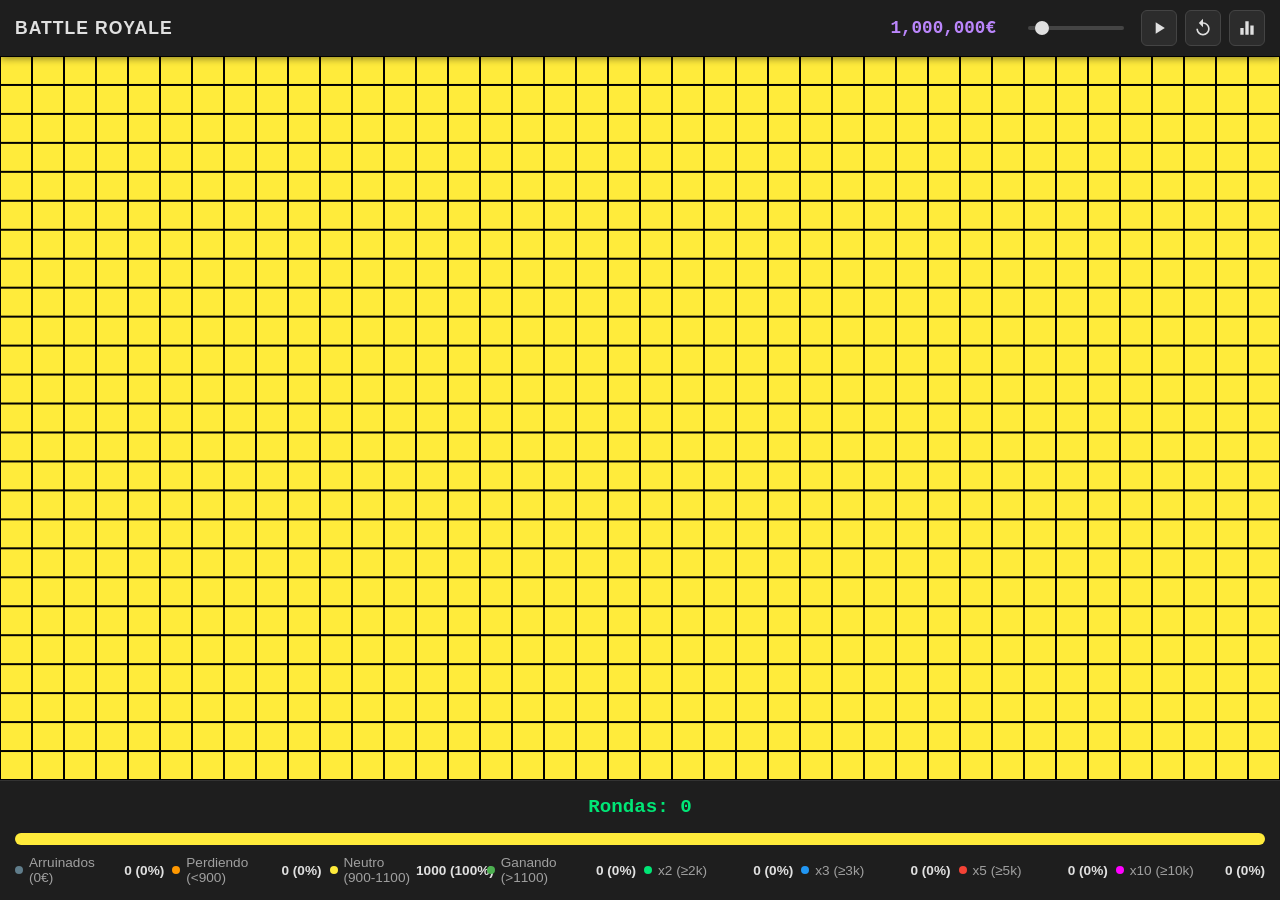
==== commit f3e15f9a: "Nota de monos de ejemplo y mejoras de seguridad, móvil y accesibilidad Seguimiento - Nota: los 4 mon" ====
--- a/index.html
+++ b/index.html
@@ -2,7 +2,7 @@
 <html lang="es">
   <head>
     <meta charset="UTF-8" />
-    <meta name="viewport" content="width=device-width, initial-scale=1.0" />
+    <meta name="viewport" content="width=device-width, initial-scale=1.0, viewport-fit=cover" />
     <meta
       http-equiv="Content-Security-Policy"
       content="default-src 'self'; style-src 'self'; script-src 'self'; img-src 'self' data:;"
@@ -13,12 +13,16 @@
   </head>
   <body>
     <header>
-      <h1>
-        BATTLE ROYALE
-      </h1>
+      <h1>Battle Royale</h1>
       <div class="controls">
-        <span class="money-counter" id="totalMoney">0€</span>
-        <div class="slider-container" title="Velocidad de Simulación">
+        <span
+          class="money-counter"
+          id="totalMoney"
+          title="Dinero total en juego"
+          aria-label="Dinero total en juego"
+          >0€</span
+        >
+        <div class="slider-container">
           <input
             type="range"
             id="speedSlider"
@@ -26,30 +30,29 @@
             max="10000"
             step="100"
             value="1000"
+            aria-label="Velocidad de simulación"
+            aria-valuetext="1000 rondas por paso"
+            title="Velocidad de simulación"
           />
         </div>
         <div class="btn-group">
-          <button id="playPauseBtn" title="Iniciar/Pausar">
-            <!-- Play Icon -->
-            <svg id="icon-play" viewBox="0 0 24 24">
+          <button id="playPauseBtn" type="button" aria-label="Iniciar" title="Iniciar">
+            <svg id="icon-play" viewBox="0 0 24 24" aria-hidden="true" focusable="false">
               <path d="M8 5v14l11-7z" />
             </svg>
-            <!-- Pause Icon (hidden by default) -->
-            <svg id="icon-pause" viewBox="0 0 24 24" class="hidden">
+            <svg id="icon-pause" viewBox="0 0 24 24" class="hidden" aria-hidden="true" focusable="false">
               <path d="M6 19h4V5H6v14zm8-14v14h4V5h-4z" />
             </svg>
           </button>
-          <button id="resetBtn" title="Reiniciar">
-            <!-- Reset Icon -->
-            <svg viewBox="0 0 24 24">
+          <button id="resetBtn" type="button" aria-label="Reiniciar" title="Reiniciar">
+            <svg viewBox="0 0 24 24" aria-hidden="true" focusable="false">
               <path
                 d="M12 5V1L7 6l5 5V7c3.31 0 6 2.69 6 6s-2.69 6-6 6-6-2.69-6-6H4c0 4.42 3.58 8 8 8s8-3.58 8-8-3.58-8-8-8z"
               />
             </svg>
           </button>
-          <button id="statsBtn" title="Ver Estadísticas">
-            <!-- Stats Icon -->
-            <svg viewBox="0 0 24 24">
+          <button id="statsBtn" type="button" aria-label="Ver seguimiento" title="Ver seguimiento">
+            <svg viewBox="0 0 24 24" aria-hidden="true" focusable="false">
               <path d="M10 20h4V4h-4v16zm-6 0h4v-8H4v8zM16 9v11h4V9h-4z" />
             </svg>
           </button>
@@ -58,18 +61,35 @@
     </header>
 
     <main>
-      <canvas id="gameCanvas"></canvas>
-      <div id="tooltip"></div>
+      <canvas
+        id="gameCanvas"
+        tabindex="0"
+        role="img"
+        aria-label="Cuadrícula de 1000 jugadores coloreada según su dinero. Usa las flechas para consultar cada jugador; el resumen está en el panel de estadísticas."
+      ></canvas>
+      <div id="tooltip" aria-hidden="true"></div>
+      <p id="playerInfo" class="visually-hidden" aria-live="polite"></p>
     </main>
 
-    <div id="statsPanel">
+    <!-- Seguimiento encima del juego, para no perder la partida al volver -->
+    <div
+      id="trackingOverlay"
+      class="hidden"
+      role="dialog"
+      aria-modal="true"
+      aria-label="Seguimiento de 4 jugadores"
+    >
+      <iframe id="trackingFrame" title="Seguimiento de 4 jugadores"></iframe>
+    </div>
+
+    <section id="statsPanel" aria-label="Estadísticas">
       <div class="stats-header">
         <span class="match-counter"
-          >Matches: <span id="matchCount">0</span></span
+          >Rondas: <span id="matchCount">0</span></span
         >
       </div>
 
-      <div class="progress-container">
+      <div class="progress-container" aria-hidden="true">
         <div id="pb-ruined" class="progress-bar pb-ruined"></div>
         <div id="pb-losing" class="progress-bar pb-losing"></div>
         <div id="pb-neutral" class="progress-bar pb-neutral"></div>
@@ -78,63 +98,63 @@
 
       <div class="stats-grid">
         <div class="stat-item">
-          <span class="dot dot-ruined"></span>Arruinados (0€)<span
+          <span aria-hidden="true" class="dot dot-ruined"></span>Arruinados (0€)<span
             class="stat-value"
             id="stat-ruined"
             >0 (0%)</span
           >
         </div>
         <div class="stat-item">
-          <span class="dot dot-losing"></span>Perdiendo (&lt;900)<span
+          <span aria-hidden="true" class="dot dot-losing"></span>Perdiendo (&lt;900)<span
             class="stat-value"
             id="stat-losing"
             >0 (0%)</span
           >
         </div>
         <div class="stat-item">
-          <span class="dot dot-neutral"></span>Neutro (900–1100)<span
+          <span aria-hidden="true" class="dot dot-neutral"></span>Neutro (900‑1100)<span
             class="stat-value"
             id="stat-neutral"
             >0 (0%)</span
           >
         </div>
         <div class="stat-item">
-          <span class="dot dot-winning"></span>Ganando (&gt;1100)<span
+          <span aria-hidden="true" class="dot dot-winning"></span>Ganando (&gt;1100)<span
             class="stat-value"
             id="stat-winning"
             >0 (0%)</span
           >
         </div>
         <div class="stat-item">
-          <span class="dot dot-x2"></span>x2 (≥2k)<span
+          <span aria-hidden="true" class="dot dot-x2"></span>x2 (≥2k)<span
             class="stat-value"
             id="stat-x2"
             >0 (0%)</span
           >
         </div>
         <div class="stat-item">
-          <span class="dot dot-x3"></span>x3 (≥3k)<span
+          <span aria-hidden="true" class="dot dot-x3"></span>x3 (≥3k)<span
             class="stat-value"
             id="stat-x3"
             >0 (0%)</span
           >
         </div>
         <div class="stat-item">
-          <span class="dot dot-x5"></span>x5 (≥5k)<span
+          <span aria-hidden="true" class="dot dot-x5"></span>x5 (≥5k)<span
             class="stat-value"
             id="stat-x5"
             >0 (0%)</span
           >
         </div>
         <div class="stat-item">
-          <span class="dot dot-x10"></span>x10 (≥10k)<span
+          <span aria-hidden="true" class="dot dot-x10"></span>x10 (≥10k)<span
             class="stat-value"
             id="stat-x10"
             >0 (0%)</span
           >
         </div>
       </div>
-    </div>
+    </section>
 
     <script src="sim.js"></script>
     <script src="ui.js"></script>
--- a/styles.css
+++ b/styles.css
@@ -19,6 +19,8 @@
   display: flex;
   flex-direction: column;
   height: 100vh;
+  /* En el móvil, 100vh incluye la barra del navegador y corta el panel. */
+  height: 100dvh;
   overflow: hidden;
 }
 
@@ -191,7 +193,7 @@
 }
 
 .pb-ruined {
-  background-color: #37474f;
+  background-color: #607d8b;
 }
 .pb-losing {
   background-color: #ff9800;
@@ -232,17 +234,19 @@
   color: var(--text-primary);
   font-weight: bold;
   margin-left: auto;
+  white-space: nowrap;
 }
 
 .dot {
   width: 8px;
   height: 8px;
   border-radius: 50%;
+  flex-shrink: 0;
 }
 
 /* Helper classes for dots to replace inline styles */
 .dot-ruined {
-  background-color: #37474f;
+  background-color: #607d8b;
 }
 .dot-losing {
   background-color: #ff9800;
@@ -268,7 +272,7 @@
 
 /* TOOLTIP */
 #tooltip {
-  position: absolute;
+  position: fixed;
   background: rgba(0, 0, 0, 0.9);
   border: 1px solid #444;
   color: #fff;
@@ -281,27 +285,131 @@
   box-shadow: 0 4px 6px rgba(0, 0, 0, 0.3);
 }
 
+.tooltip-title {
+  color: var(--accent-color);
+}
+
+.tooltip-ruined {
+  color: var(--danger-color);
+}
+
+#trackingOverlay {
+  position: fixed;
+  inset: 0;
+  z-index: 2000;
+  background: var(--bg-color);
+}
+
+#trackingFrame {
+  width: 100%;
+  height: 100%;
+  border: 0;
+  display: block;
+}
+
+/* FOCO VISIBLE (teclado) */
+button:focus-visible,
+input[type="range"]:focus-visible,
+#gameCanvas:focus-visible {
+  outline: 3px solid var(--accent-color);
+  outline-offset: 2px;
+}
+
+#gameCanvas:focus-visible {
+  outline-offset: -3px;
+}
+
 /* Utility classes */
 .hidden {
   display: none !important;
 }
 
+.visually-hidden {
+  position: absolute;
+  width: 1px;
+  height: 1px;
+  margin: -1px;
+  padding: 0;
+  overflow: hidden;
+  clip: rect(0 0 0 0);
+  white-space: nowrap;
+  border: 0;
+}
+
+/* Pantallas táctiles: objetivos de al menos 44 px y un control de velocidad
+   fácil de arrastrar con el dedo. */
+@media (pointer: coarse) {
+  button {
+    width: 44px;
+    height: 44px;
+  }
+  input[type="range"] {
+    height: 44px;
+  }
+  input[type="range"]::-webkit-slider-thumb {
+    height: 24px;
+    width: 24px;
+    margin-top: -10px;
+  }
+  input[type="range"]::-moz-range-thumb {
+    height: 24px;
+    width: 24px;
+  }
+}
+
+@media (prefers-reduced-motion: reduce) {
+  .progress-bar,
+  button {
+    transition: none;
+  }
+  button:active {
+    transform: none;
+  }
+}
+
 /* RESPONSIVE */
+/* En el móvil la cabecera pasa a dos filas: título y botones arriba,
+   dinero y velocidad abajo. En una sola fila no caben y el botón de
+   seguimiento quedaba fuera de la pantalla. */
 @media (max-width: 600px) {
+  header {
+    flex-wrap: wrap;
+    row-gap: 6px;
+    padding: 8px 12px;
+    padding-top: max(8px, env(safe-area-inset-top));
+  }
+  .controls {
+    display: contents;
+  }
   h1 {
-    font-size: 0.9rem;
+    font-size: 0.95rem;
+    order: 1;
+  }
+  .btn-group {
+    order: 2;
+  }
+  .money-counter {
+    order: 3;
+    font-size: 1rem;
+    margin-right: 0;
   }
   .slider-container {
-    width: 70px;
-  }
-  button {
-    width: 32px;
-    height: 32px;
+    order: 4;
+    flex: 1;
+    width: auto;
+    margin-left: 16px;
   }
   #statsPanel {
     padding: 10px;
+    padding-bottom: max(10px, env(safe-area-inset-bottom));
+    gap: 8px;
+  }
+  .match-counter {
+    font-size: 1rem;
   }
   .stats-grid {
     grid-template-columns: 1fr 1fr;
-  }
-}
+    gap: 6px 12px;
+    font-size: 0.8rem;
+  }
+}
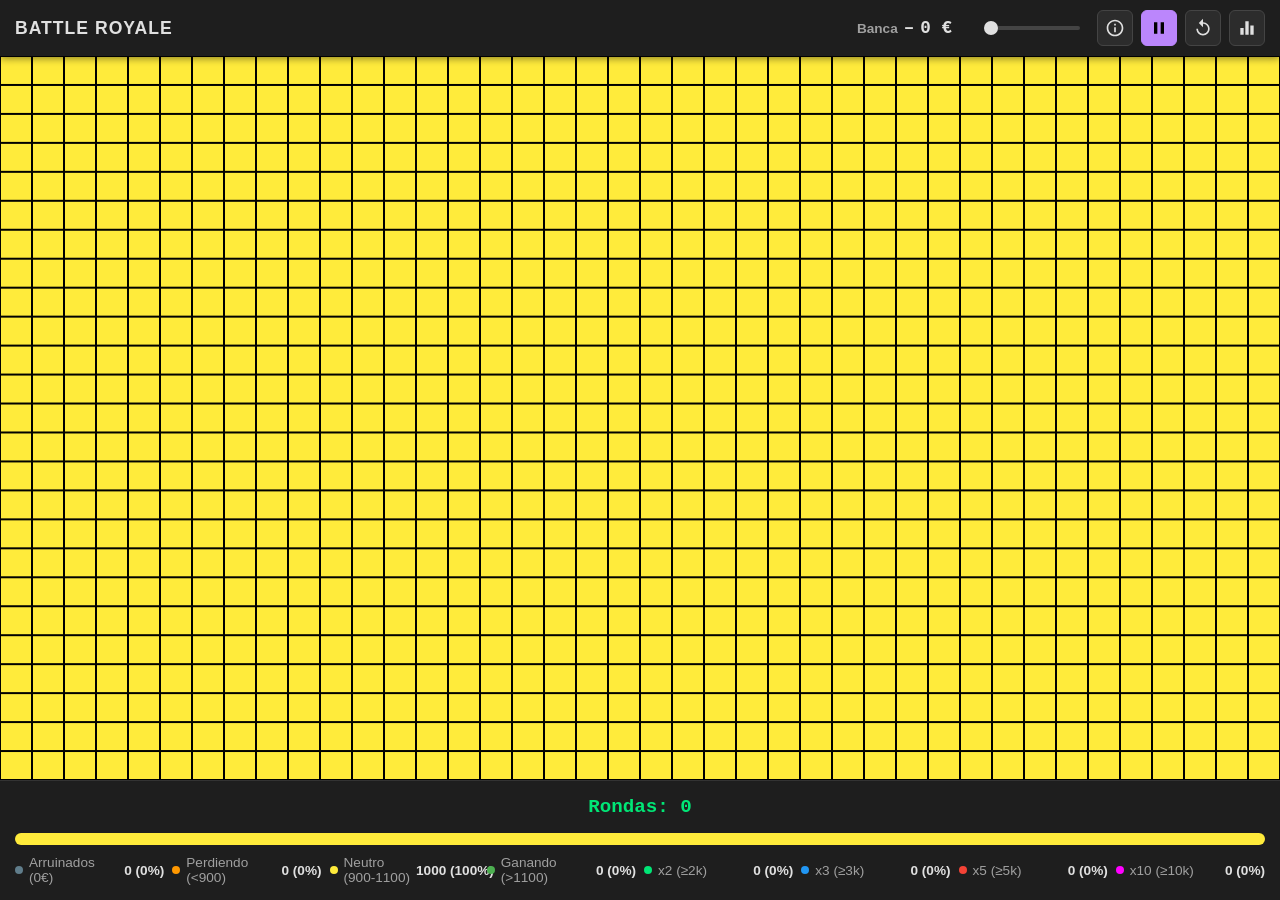
==== commit 3b9437a8: "Información del juego, indicador de la Banca y arranque automático - Botón ⓘ con un resumen de las r" ====
--- a/index.html
+++ b/index.html
@@ -15,27 +15,32 @@
     <header>
       <h1>Battle Royale</h1>
       <div class="controls">
-        <span
-          class="money-counter"
-          id="totalMoney"
-          title="Dinero total en juego"
-          aria-label="Dinero total en juego"
-          >0€</span
-        >
+        <span class="bank-counter is-even" id="bankResult" title="Lo que gana o pierde la banca">
+          <span class="bank-label">Banca</span>
+          <span class="bank-arrow" id="bankArrow" aria-hidden="true">–</span>
+          <span id="bankValue">0 €</span>
+        </span>
         <div class="slider-container">
           <input
             type="range"
             id="speedSlider"
-            min="100"
-            max="10000"
-            step="100"
-            value="1000"
+            min="0"
+            max="100"
+            step="1"
+            value="0"
             aria-label="Velocidad de simulación"
-            aria-valuetext="1000 rondas por paso"
+            aria-valuetext="1 ronda por paso"
             title="Velocidad de simulación"
           />
         </div>
         <div class="btn-group">
+          <button id="infoBtn" type="button" aria-label="De qué va el juego" title="De qué va el juego">
+            <svg viewBox="0 0 24 24" aria-hidden="true" focusable="false">
+              <path
+                d="M11 7h2v2h-2zm0 4h2v6h-2zm1-9C6.48 2 2 6.48 2 12s4.48 10 10 10 10-4.48 10-10S17.52 2 12 2zm0 18c-4.41 0-8-3.59-8-8s3.59-8 8-8 8 3.59 8 8-3.59 8-8 8z"
+              />
+            </svg>
+          </button>
           <button id="playPauseBtn" type="button" aria-label="Iniciar" title="Iniciar">
             <svg id="icon-play" viewBox="0 0 24 24" aria-hidden="true" focusable="false">
               <path d="M8 5v14l11-7z" />
@@ -71,6 +76,39 @@
       <p id="playerInfo" class="visually-hidden" aria-live="polite"></p>
     </main>
 
+    <dialog id="infoDialog" aria-labelledby="infoTitle">
+      <div class="info-body">
+      <div class="info-header">
+        <h2 id="infoTitle">¿De qué va?</h2>
+        <button id="infoClose" type="button" aria-label="Cerrar" title="Cerrar">
+          <svg viewBox="0 0 24 24" aria-hidden="true" focusable="false">
+            <path
+              d="M19 6.41 17.59 5 12 10.59 6.41 5 5 6.41 10.59 12 5 17.59 6.41 19 12 13.41 17.59 19 19 17.59 13.41 12z"
+            />
+          </svg>
+        </button>
+      </div>
+      <ul class="info-list">
+        <li><span class="info-icon" aria-hidden="true">🐒</span><span>1000 monos empiezan con 1000 € cada uno.</span></li>
+        <li><span class="info-icon" aria-hidden="true">🪙</span><span>En cada ronda apuestan 1 € a cara o cruz contra la banca: 50 % de ganar.</span></li>
+        <li><span class="info-icon" aria-hidden="true">💀</span><span>El que llega a 0 € queda eliminado para siempre.</span></li>
+        <li><span class="info-icon" aria-hidden="true">🏦</span><span>Banca: <span class="bank-up">▲ verde</span> si gana, <span class="bank-down">▼ roja</span> si pierde.</span></li>
+        <li><span class="info-icon" aria-hidden="true">📉</span><span>Aunque el juego es justo, con el tiempo casi todos se arruinan y unos pocos se quedan el dinero.</span></li>
+      </ul>
+      <ul class="info-legend" aria-label="Colores">
+        <li><span class="dot dot-ruined" aria-hidden="true"></span>0 €</li>
+        <li><span class="dot dot-losing" aria-hidden="true"></span>&lt;900</li>
+        <li><span class="dot dot-neutral" aria-hidden="true"></span>≈1000</li>
+        <li><span class="dot dot-winning" aria-hidden="true"></span>&gt;1100</li>
+        <li><span class="dot dot-x2" aria-hidden="true"></span>x2</li>
+        <li><span class="dot dot-x3" aria-hidden="true"></span>x3</li>
+        <li><span class="dot dot-x5" aria-hidden="true"></span>x5</li>
+        <li><span class="dot dot-x10" aria-hidden="true"></span>x10</li>
+      </ul>
+      <p class="info-controls">▶ jugar · ↺ reiniciar · 📊 seguimiento · deslizador: velocidad</p>
+      </div>
+    </dialog>
+
     <!-- Seguimiento encima del juego, para no perder la partida al volver -->
     <div
       id="trackingOverlay"
--- a/styles.css
+++ b/styles.css
@@ -169,12 +169,37 @@
   font-weight: bold;
 }
 
-.money-counter {
-  font-size: 1.1rem;
-  color: var(--accent-color);
+.bank-counter {
+  display: inline-flex;
+  align-items: baseline;
+  gap: 6px;
+  margin-right: 15px;
   font-family: "Courier New", monospace;
   font-weight: bold;
-  margin-right: 15px;
+  font-size: 1.1rem;
+  font-variant-numeric: tabular-nums;
+  white-space: nowrap;
+}
+
+.bank-label {
+  font-family: "Segoe UI", Tahoma, Geneva, Verdana, sans-serif;
+  font-size: 0.85rem;
+  font-weight: 600;
+  color: var(--text-secondary);
+}
+
+.bank-counter.is-up,
+.bank-up {
+  color: #00e676;
+}
+
+.bank-counter.is-down,
+.bank-down {
+  color: #ff6e6e;
+}
+
+.bank-counter.is-even {
+  color: var(--text-primary);
 }
 
 /* PROGRESS BAR */
@@ -293,6 +318,85 @@
   color: var(--danger-color);
 }
 
+/* INFORMACIÓN */
+#infoDialog {
+  width: min(92vw, 440px);
+  max-height: 85dvh;
+  padding: 0;
+  border: 1px solid #444;
+  border-radius: 12px;
+  background: var(--surface-color);
+  color: var(--text-primary);
+  box-shadow: 0 12px 40px rgba(0, 0, 0, 0.6);
+}
+
+.info-body {
+  padding: 16px 18px 18px;
+}
+
+#infoDialog::backdrop {
+  background: rgba(0, 0, 0, 0.6);
+}
+
+.info-header {
+  display: flex;
+  align-items: center;
+  justify-content: space-between;
+  margin-bottom: 8px;
+}
+
+.info-header h2 {
+  margin: 0;
+  font-size: 1.1rem;
+}
+
+.info-list {
+  list-style: none;
+  margin: 0;
+  padding: 0;
+  display: flex;
+  flex-direction: column;
+  gap: 10px;
+  font-size: 0.95rem;
+  line-height: 1.4;
+}
+
+.info-list li {
+  display: flex;
+  gap: 10px;
+  align-items: flex-start;
+}
+
+.info-icon {
+  font-size: 1.2rem;
+  line-height: 1.2;
+  flex-shrink: 0;
+}
+
+.info-legend {
+  list-style: none;
+  margin: 14px 0 0;
+  padding: 10px 0 0;
+  border-top: 1px solid #333;
+  display: flex;
+  flex-wrap: wrap;
+  gap: 6px 14px;
+  font-size: 0.85rem;
+  color: var(--text-secondary);
+}
+
+.info-legend li {
+  display: flex;
+  align-items: center;
+  gap: 5px;
+}
+
+.info-controls {
+  margin: 12px 0 0;
+  font-size: 0.85rem;
+  color: var(--text-secondary);
+}
+
 #trackingOverlay {
   position: fixed;
   inset: 0;
@@ -388,7 +492,7 @@
   .btn-group {
     order: 2;
   }
-  .money-counter {
+  .bank-counter {
     order: 3;
     font-size: 1rem;
     margin-right: 0;
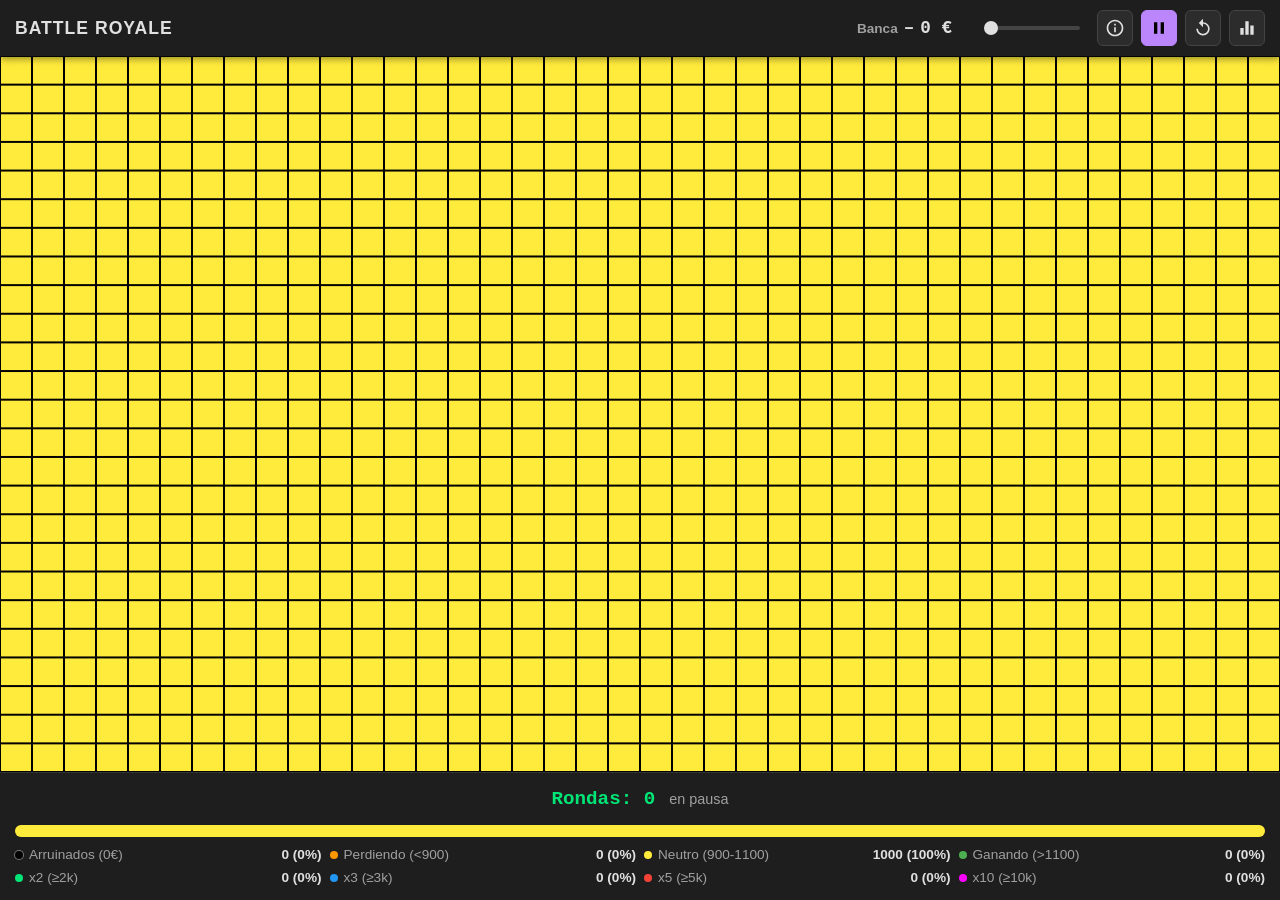
==== commit a0984c16: "Arruinados en negro, rondas por segundo y maqueta adaptada al móvil - Los arruinados vuelven a verse" ====
--- a/index.html
+++ b/index.html
@@ -125,6 +125,7 @@
         <span class="match-counter"
           >Rondas: <span id="matchCount">0</span></span
         >
+        <span class="round-rate" id="roundRate" title="Rondas por segundo">en pausa</span>
       </div>
 
       <div class="progress-container" aria-hidden="true">
@@ -136,56 +137,56 @@
 
       <div class="stats-grid">
         <div class="stat-item">
-          <span aria-hidden="true" class="dot dot-ruined"></span>Arruinados (0€)<span
+          <span aria-hidden="true" class="dot dot-ruined"></span><span class="stat-label">Arruinados<span class="stat-range"> (0€)</span></span><span
             class="stat-value"
             id="stat-ruined"
             >0 (0%)</span
           >
         </div>
         <div class="stat-item">
-          <span aria-hidden="true" class="dot dot-losing"></span>Perdiendo (&lt;900)<span
+          <span aria-hidden="true" class="dot dot-losing"></span><span class="stat-label">Perdiendo<span class="stat-range"> (&lt;900)</span></span><span
             class="stat-value"
             id="stat-losing"
             >0 (0%)</span
           >
         </div>
         <div class="stat-item">
-          <span aria-hidden="true" class="dot dot-neutral"></span>Neutro (900‑1100)<span
+          <span aria-hidden="true" class="dot dot-neutral"></span><span class="stat-label">Neutro<span class="stat-range"> (900‑1100)</span></span><span
             class="stat-value"
             id="stat-neutral"
             >0 (0%)</span
           >
         </div>
         <div class="stat-item">
-          <span aria-hidden="true" class="dot dot-winning"></span>Ganando (&gt;1100)<span
+          <span aria-hidden="true" class="dot dot-winning"></span><span class="stat-label">Ganando<span class="stat-range"> (&gt;1100)</span></span><span
             class="stat-value"
             id="stat-winning"
             >0 (0%)</span
           >
         </div>
         <div class="stat-item">
-          <span aria-hidden="true" class="dot dot-x2"></span>x2 (≥2k)<span
+          <span aria-hidden="true" class="dot dot-x2"></span><span class="stat-label">x2<span class="stat-range"> (≥2k)</span></span><span
             class="stat-value"
             id="stat-x2"
             >0 (0%)</span
           >
         </div>
         <div class="stat-item">
-          <span aria-hidden="true" class="dot dot-x3"></span>x3 (≥3k)<span
+          <span aria-hidden="true" class="dot dot-x3"></span><span class="stat-label">x3<span class="stat-range"> (≥3k)</span></span><span
             class="stat-value"
             id="stat-x3"
             >0 (0%)</span
           >
         </div>
         <div class="stat-item">
-          <span aria-hidden="true" class="dot dot-x5"></span>x5 (≥5k)<span
+          <span aria-hidden="true" class="dot dot-x5"></span><span class="stat-label">x5<span class="stat-range"> (≥5k)</span></span><span
             class="stat-value"
             id="stat-x5"
             >0 (0%)</span
           >
         </div>
         <div class="stat-item">
-          <span aria-hidden="true" class="dot dot-x10"></span>x10 (≥10k)<span
+          <span aria-hidden="true" class="dot dot-x10"></span><span class="stat-label">x10<span class="stat-range"> (≥10k)</span></span><span
             class="stat-value"
             id="stat-x10"
             >0 (0%)</span
--- a/styles.css
+++ b/styles.css
@@ -42,6 +42,7 @@
   margin: 0;
   text-transform: uppercase;
   letter-spacing: 1px;
+  white-space: nowrap;
   display: flex;
   align-items: center;
   gap: 10px;
@@ -159,7 +160,17 @@
 .stats-header {
   display: flex;
   justify-content: center;
+  align-items: baseline;
+  flex-wrap: wrap;
+  gap: 4px 14px;
   margin-bottom: 5px;
+}
+
+.round-rate {
+  font-size: 0.9rem;
+  color: var(--text-secondary);
+  font-variant-numeric: tabular-nums;
+  white-space: nowrap;
 }
 
 .match-counter {
@@ -218,7 +229,7 @@
 }
 
 .pb-ruined {
-  background-color: #607d8b;
+  background-color: #000;
 }
 .pb-losing {
   background-color: #ff9800;
@@ -243,7 +254,8 @@
 /* STATS GRID */
 .stats-grid {
   display: grid;
-  grid-template-columns: repeat(auto-fit, minmax(140px, 1fr));
+  grid-template-columns: repeat(4, minmax(0, 1fr));
+  column-gap: 20px;
   gap: 8px;
   font-size: 0.85rem;
 }
@@ -253,6 +265,10 @@
   align-items: center;
   gap: 6px;
   color: var(--text-secondary);
+}
+
+.stat-label {
+  min-width: 0;
 }
 
 .stat-value {
@@ -271,7 +287,8 @@
 
 /* Helper classes for dots to replace inline styles */
 .dot-ruined {
-  background-color: #607d8b;
+  background-color: #000;
+  box-shadow: 0 0 0 1px #777;
 }
 .dot-losing {
   background-color: #ff9800;
@@ -504,16 +521,104 @@
     margin-left: 16px;
   }
   #statsPanel {
+    padding: 8px 10px;
+    padding-bottom: max(8px, env(safe-area-inset-bottom));
+    gap: 6px;
+  }
+  .stats-header {
+    margin-bottom: 0;
+  }
+  .match-counter {
+    font-size: 1rem;
+  }
+  .round-rate {
+    font-size: 0.8rem;
+  }
+  .progress-container {
+    height: 8px;
+  }
+}
+
+/* Estadísticas compactas (móvil): 4 columnas con la cifra debajo del nombre.
+   Los umbrales de cada grupo se ven en la ventana de información. */
+@media (max-width: 600px), (max-height: 500px) and (orientation: landscape) {
+  .stats-grid {
+    grid-template-columns: repeat(4, minmax(0, 1fr));
+    gap: 6px 8px;
+    font-size: 0.75rem;
+  }
+  .stat-item {
+    display: grid;
+    grid-template-columns: auto minmax(0, 1fr);
+    column-gap: 5px;
+    row-gap: 1px;
+  }
+  .stat-label {
+    overflow: hidden;
+    text-overflow: ellipsis;
+    white-space: nowrap;
+  }
+  .stat-range {
+    display: none;
+  }
+  .stat-value {
+    grid-column: 1 / -1;
+    margin-left: 0;
+    font-size: 0.8rem;
+  }
+}
+
+@media (max-width: 360px) {
+  h1 {
+    font-size: 0.85rem;
+    letter-spacing: 0.5px;
+  }
+  .btn-group {
+    gap: 6px;
+  }
+}
+
+/* Móvil en horizontal: las estadísticas pasan a una columna a la derecha
+   para que la cuadrícula aproveche toda la altura. */
+@media (max-height: 500px) and (orientation: landscape) {
+  body {
+    display: grid;
+    grid-template-columns: minmax(0, 1fr) clamp(220px, 32vw, 300px);
+    grid-template-rows: auto minmax(0, 1fr);
+  }
+  header {
+    grid-column: 1 / -1;
+    padding: 6px 12px;
+    padding-left: max(12px, env(safe-area-inset-left));
+    padding-right: max(12px, env(safe-area-inset-right));
+  }
+  main {
+    min-height: 0;
+    padding-left: env(safe-area-inset-left);
+  }
+  #statsPanel {
+    max-height: none;
+    border-top: 0;
+    border-left: 1px solid #333;
     padding: 10px;
+    padding-right: max(10px, env(safe-area-inset-right));
     padding-bottom: max(10px, env(safe-area-inset-bottom));
     gap: 8px;
   }
+  .stats-header {
+    flex-direction: column;
+    align-items: center;
+    margin-bottom: 0;
+  }
   .match-counter {
     font-size: 1rem;
   }
   .stats-grid {
-    grid-template-columns: 1fr 1fr;
-    gap: 6px 12px;
-    font-size: 0.8rem;
-  }
-}
+    grid-template-columns: repeat(2, minmax(0, 1fr));
+    font-size: 0.85rem;
+    gap: 8px;
+  }
+  .stat-value {
+    font-size: 0.9rem;
+  }
+}
